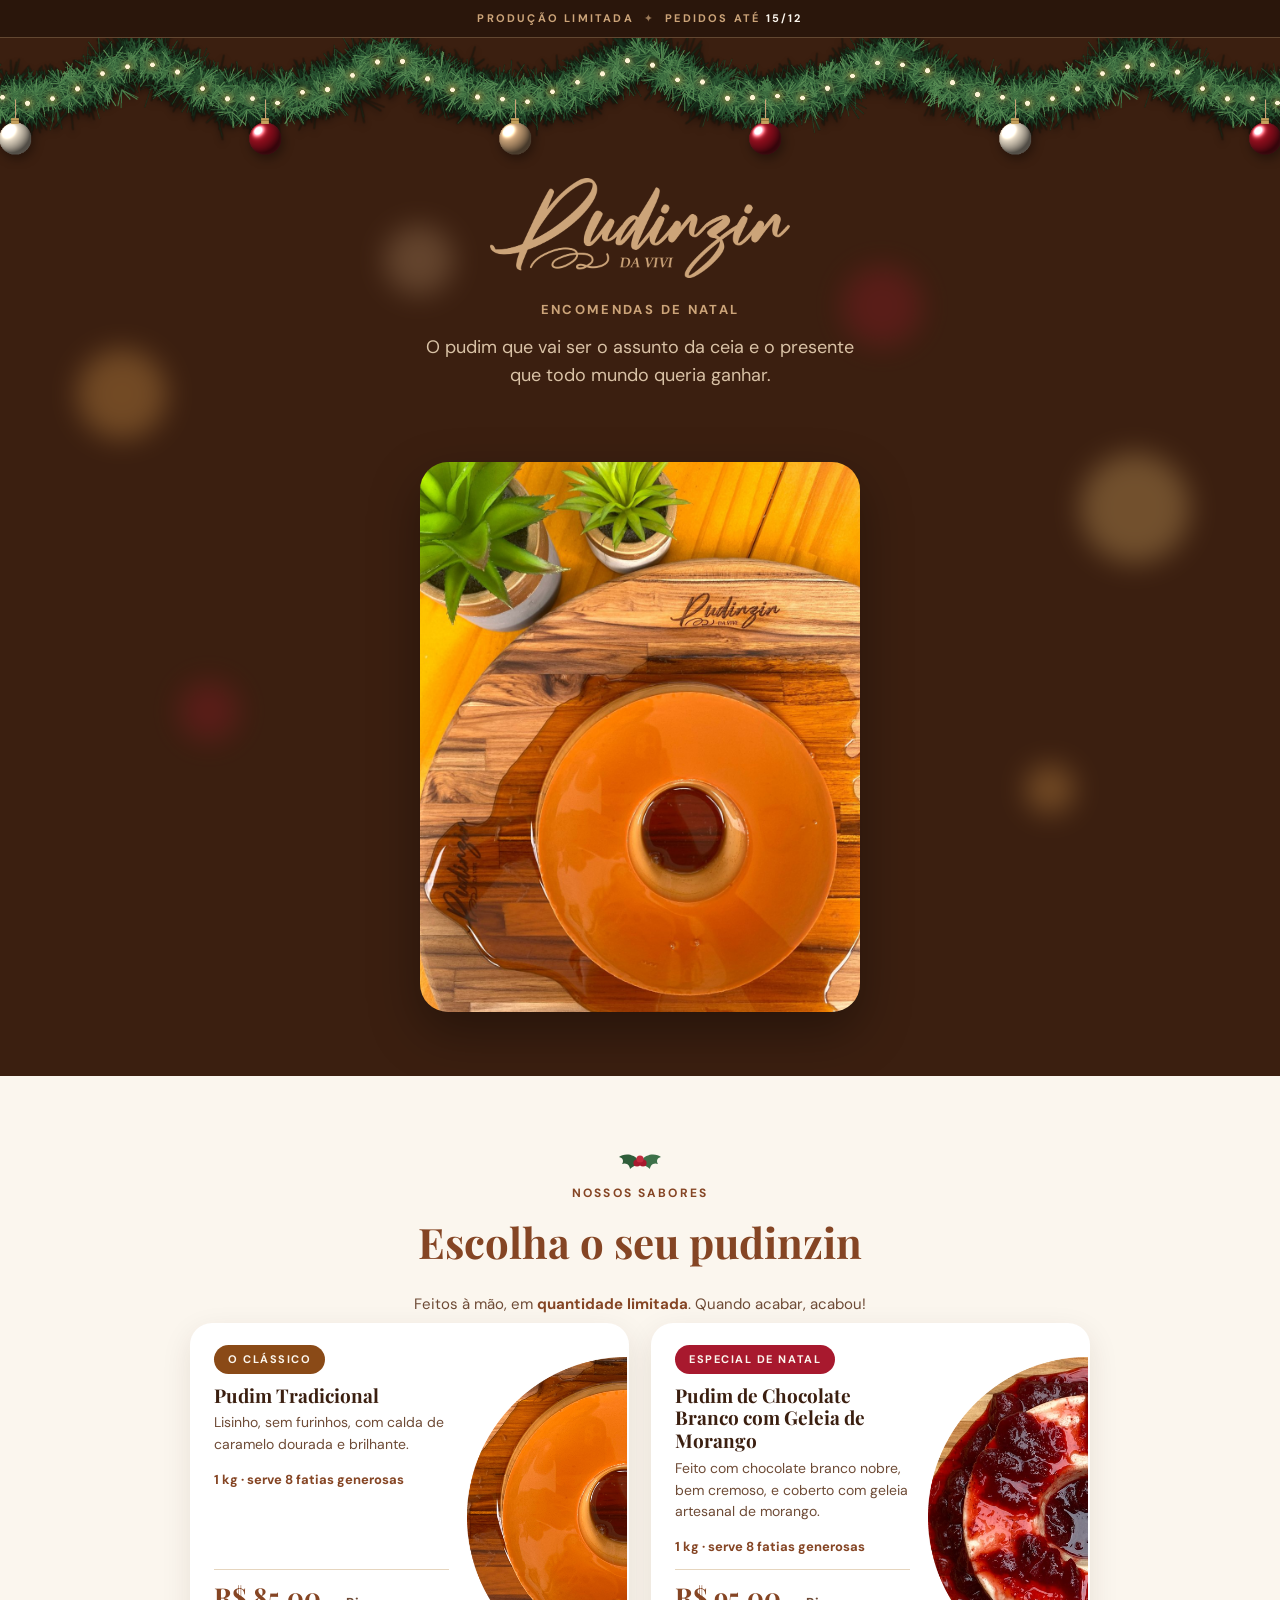
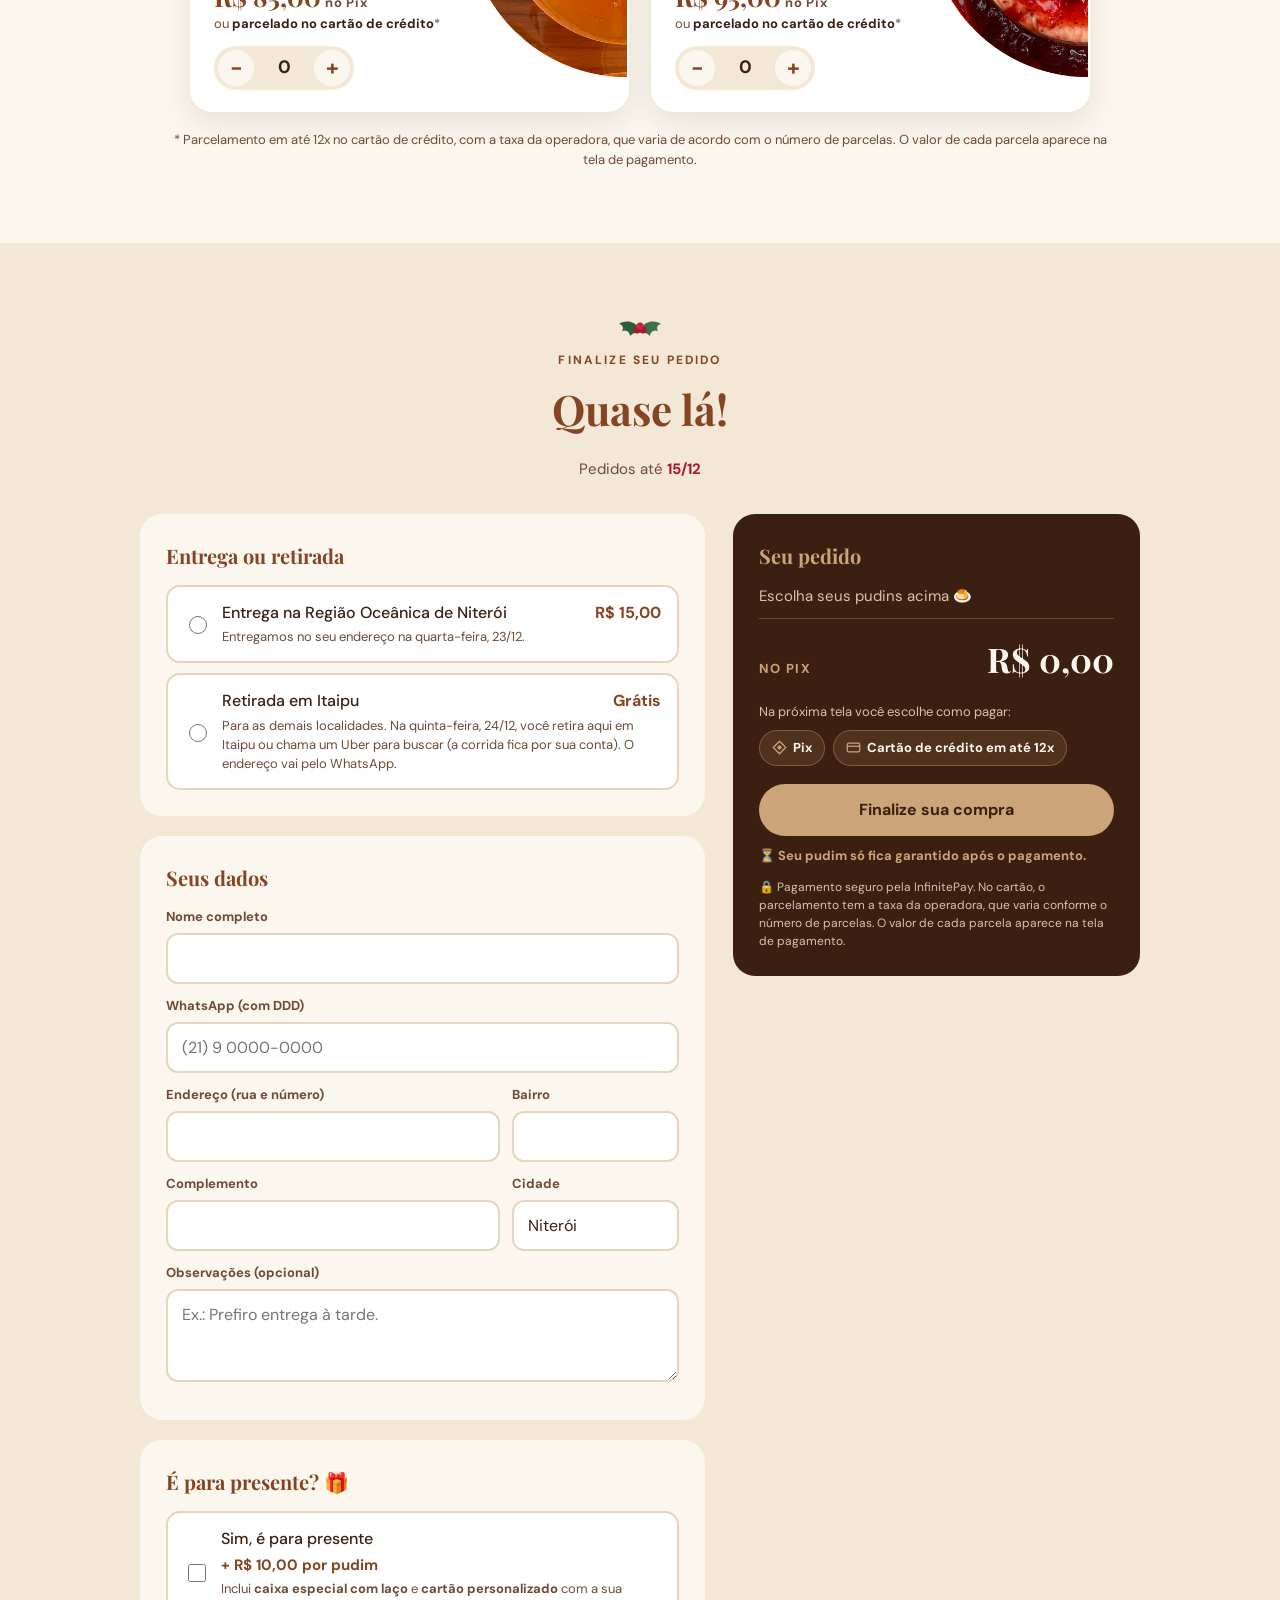
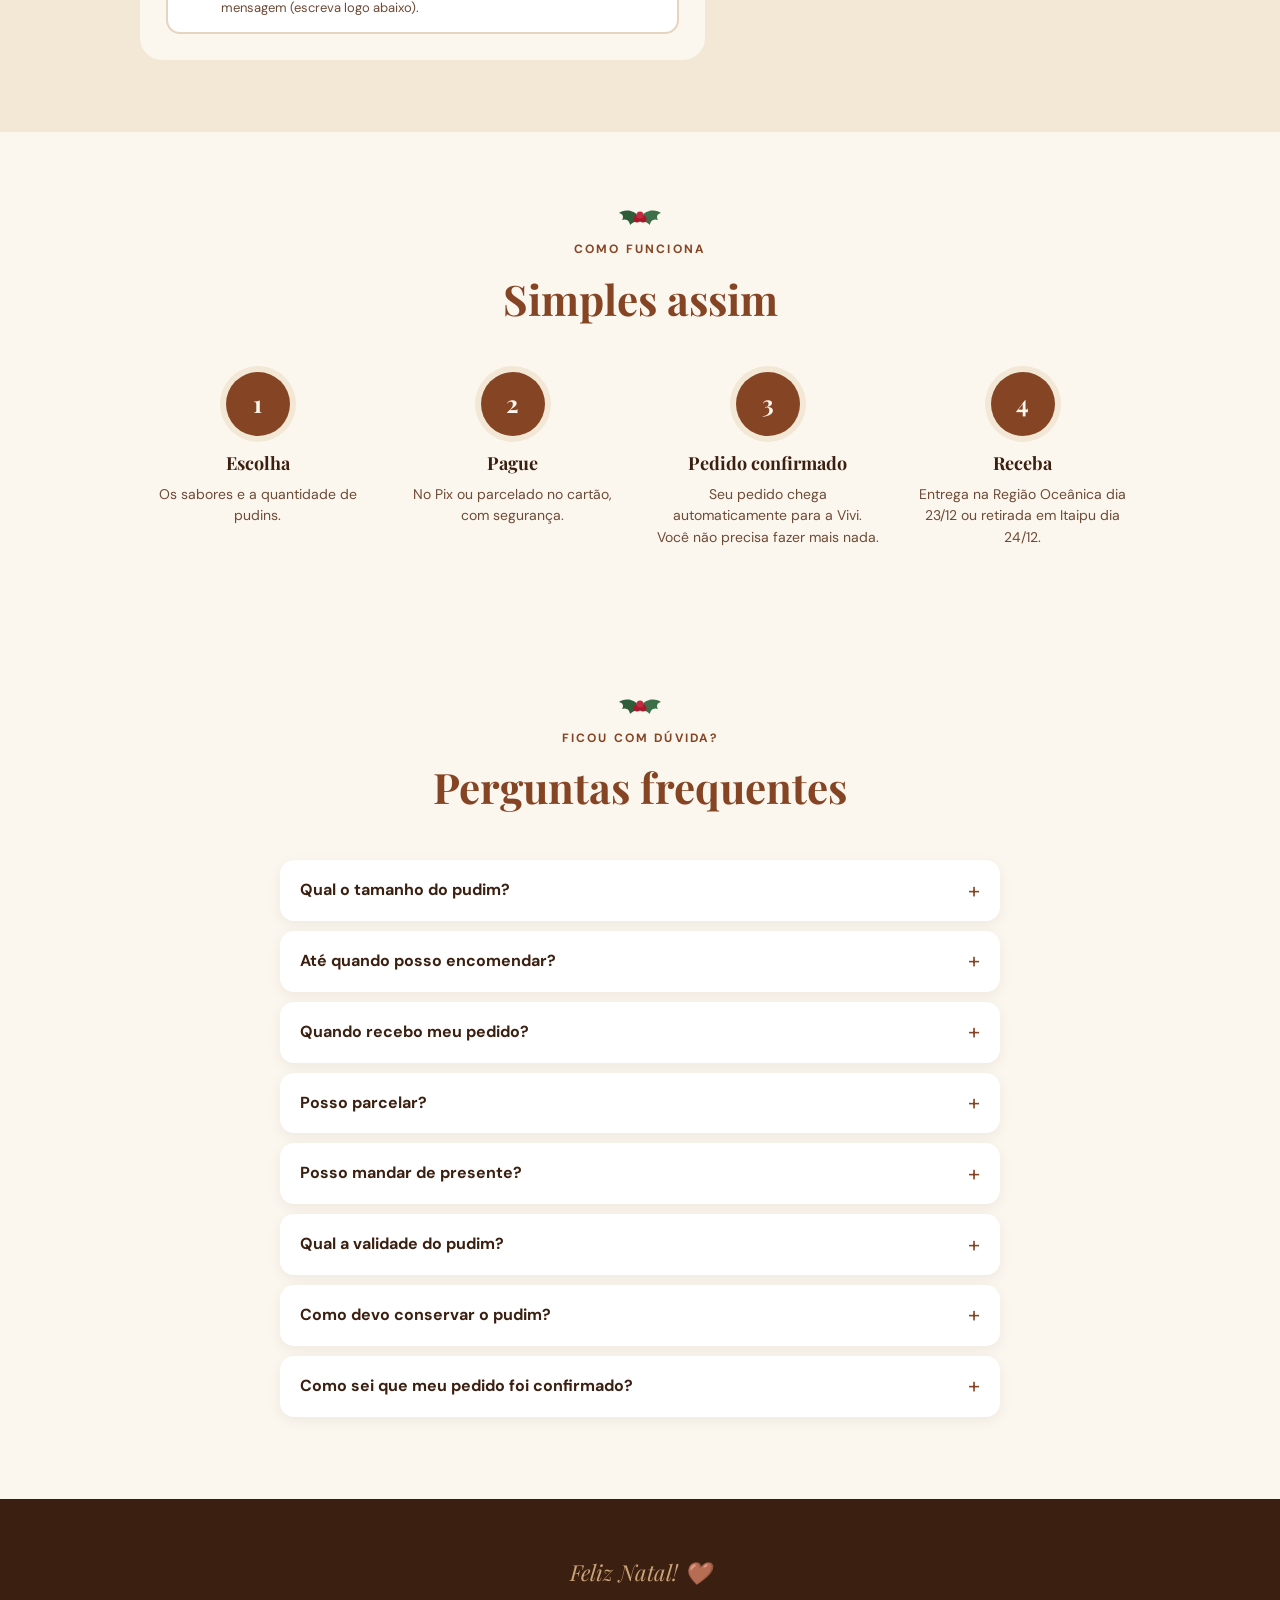
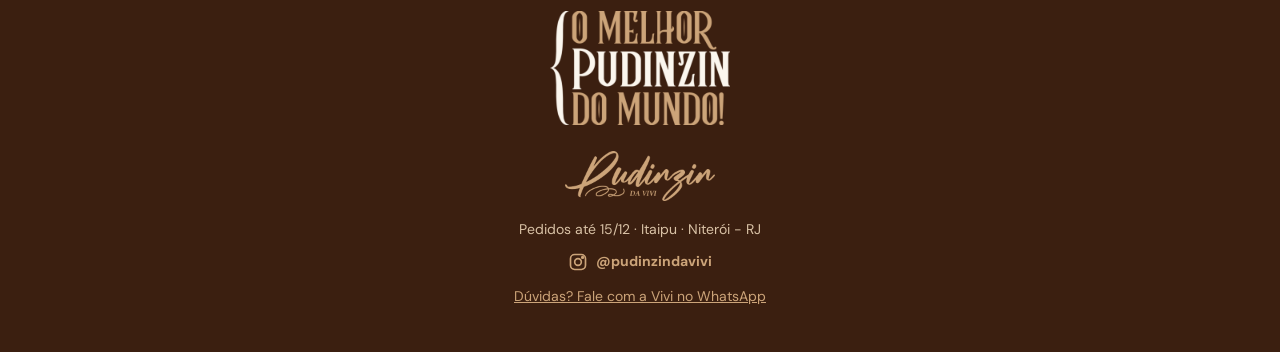
==== index.html @ c1d7f069 "Add files via upload" ====
<!doctype html>
<html lang="pt-BR">
<head>
<meta charset="utf-8">
<meta name="viewport" content="width=device-width, initial-scale=1">
<title>Pudinzin da Vivi — Encomendas de Natal</title>
<meta name="description" content="Pudins artesanais para o seu Natal. Tradicional e Chocolate Branco com Morango. Pedidos até 15/12. Pix ou cartão em até 3x.">
<!-- PRÉVIA DO LINK (WhatsApp/Instagram) -->
<meta property="og:type" content="website">
<meta property="og:url" content="https://pudinzindavivi.github.io/pudinzin/">
<meta property="og:title" content="Pudinzin da Vivi — Encomendas de Natal 🎄">
<meta property="og:description" content="Pudins artesanais de 1 kg: Tradicional e Chocolate Branco com Geleia de Morango. Pedidos até 15/12. Pix ou cartão.">
<meta property="og:image" content="https://pudinzindavivi.github.io/pudinzin/assets/preview.jpg">
<meta property="og:image:width" content="1200">
<meta property="og:image:height" content="630">
<meta name="twitter:card" content="summary_large_image">
<meta name="theme-color" content="#3b1f10">
<link rel="stylesheet" href="style.css">
<style>
/* HERO */
.hero{background:var(--cacau);color:var(--creme);position:relative;overflow:hidden;text-align:center}
.hero .wrap{padding-top:140px;padding-bottom:64px;display:flex;flex-direction:column;align-items:center}
.hero .logo-grande{width:min(300px,64vw);margin:0 auto}
.hero .kicker{color:var(--bege);margin-top:22px;font-size:13px}
.hero p{color:var(--bege-claro);font-size:18px;max-width:440px;margin:14px auto 0}
.hero .prazo{margin-top:14px;font-size:14px;color:var(--bege-claro)}
.hero .prazo b{color:var(--creme)}
.hero-foto{width:100%;max-width:440px;margin:36px auto 0;aspect-ratio:4/5;border-radius:28px;background:url(assets/tradicional-plantas.jpg) center 60%/cover;box-shadow:0 20px 50px rgba(0,0,0,.35)}
.estrela{position:absolute;fill:var(--bege);opacity:.9}
/* NATAL */
.azevinho{display:block;margin:0 auto 10px;width:46px;height:26px}
.guirlanda{position:absolute;left:0;right:0;top:-6px;height:150px;background:url(assets/guirlanda.png) center top/auto 150px repeat-x;pointer-events:none;z-index:3}
.bokeh{position:absolute;inset:0;pointer-events:none;overflow:hidden}
.bokeh i{position:absolute;border-radius:50%;filter:blur(14px);opacity:.28}
.cena{position:relative;width:100%;max-width:780px;margin:36px auto 0;display:flex;justify-content:center;align-items:flex-end}
.cena .hero-foto{margin:0;position:relative;z-index:1}
.hero .wrap{position:relative;z-index:1}
.cena{position:relative;width:100%;max-width:720px;margin:36px auto 0;display:flex;justify-content:center;align-items:flex-end}
.cena .hero-foto{margin:0;position:relative;z-index:1}
.feliz-natal{font-family:var(--t);font-style:italic;font-size:22px;color:var(--bege);margin:0 0 22px}
/* PRODUTOS */
section{padding:72px 0}
.titulo-sec{text-align:center;margin-bottom:40px}
.titulo-sec .kicker{color:var(--marrom)}
.titulo-sec h2{font-size:clamp(30px,4vw,42px);color:var(--marrom);margin-top:8px}
.produtos{display:grid;grid-template-columns:1fr 1fr;gap:22px;max-width:900px;margin:0 auto}
.card{background:#fff;border-radius:22px;overflow:hidden;box-shadow:0 10px 30px rgba(59,31,16,.10);display:flex;flex-direction:row;align-items:center}
.card .metade{flex:0 0 160px;width:160px;height:320px;background-size:160px 320px;background-repeat:no-repeat;align-self:center}
.card .corpo{padding:20px 18px 20px 22px;display:flex;flex-direction:column;flex:1;min-width:0;align-self:stretch}
.card .tamanho{font-size:13px;font-weight:700;color:var(--marrom);margin:0 0 12px}
.card h3{font-size:19px;line-height:1.2;color:var(--cacau);margin:10px 0 6px}
.card p.desc{color:var(--suave);font-size:14px;margin:0 0 14px}
.preco{margin-top:auto;border-top:1px solid var(--linha);padding-top:14px;display:flex;flex-direction:column;align-items:stretch;gap:12px}
.preco .qtd{justify-content:space-between;align-self:flex-start;min-width:140px}
.preco .pix{font-family:var(--t);font-weight:700;font-size:26px;color:var(--marrom);line-height:1}
.preco .pix small{font-family:var(--s);font-size:13px;font-weight:700;letter-spacing:.06em;color:var(--suave);margin-left:4px}
.preco .cartao{font-size:13px;color:var(--suave);margin-top:4px}
.preco .cartao b{color:var(--cacau)}
.qtd{display:flex;align-items:center;background:var(--areia);border-radius:999px;padding:4px}
.qtd button{width:36px;height:36px;border-radius:50%;border:0;background:var(--creme);color:var(--marrom);font:700 22px/1 var(--s);cursor:pointer}
.qtd button:hover{background:#fff}
.qtd span{min-width:34px;text-align:center;font-weight:700;font-size:18px}
.nota-taxa{max-width:940px;margin:18px auto 0;font-size:13px;color:var(--suave);text-align:center}
.prazo-pedido{text-align:center;margin:-24px 0 32px;font-size:15px;color:var(--suave)}
.prazo-pedido b{color:var(--morango)}
.opcao{align-items:flex-start}
.opcao .info{flex:1}
.topo-op{display:flex;justify-content:space-between;gap:12px;align-items:baseline}
.topo-op .val{white-space:nowrap}
.opcao .info small{display:block;font-size:13px;color:var(--suave);margin-top:3px;line-height:1.45}
.opcao input{margin-top:3px}
.subtotal{font-size:14px;color:var(--suave);min-height:0}
.subtotal:empty{display:none}
.subtotal b{color:var(--marrom);font-size:17px}
.card{border:2px solid transparent;transition:border-color .2s}
.card.escolhido{border-color:var(--marrom)}
/* URGÊNCIA */
.faixa-urgencia{background:#2a160b;color:var(--bege);text-align:center;font-size:11px;font-weight:700;letter-spacing:.2em;text-transform:uppercase;padding:10px 14px;position:sticky;top:0;z-index:50;border-bottom:1px solid rgba(204,164,121,.35)}
.faixa-urgencia b{color:var(--creme);font-weight:700}
.faixa-urgencia .sep{display:inline-block;margin:0 10px;color:var(--bege);opacity:.7}
body.fechado .faixa-urgencia{display:none}
.escassez{text-align:center;margin:-22px auto 6px;font-size:15px;color:var(--suave)}
.escassez b{color:var(--marrom)}
.garantia{display:block;margin-top:10px;font-size:13px;font-weight:700;color:var(--bege)}
/* ESTOQUE */
.estoque{display:block;text-align:center;margin:6px auto 28px;font-size:14px;font-weight:700;color:var(--morango)}
.estoque:empty{display:none}
/* DEPOIMENTOS */
.depo-sec{background:var(--areia)}
.depos{display:grid;grid-template-columns:repeat(auto-fit,minmax(240px,1fr));gap:18px;max-width:940px;margin:0 auto}
.depo{background:#fff;border-radius:18px;padding:22px;box-shadow:0 8px 24px rgba(59,31,16,.08)}
.depo p{font-family:var(--t);font-style:italic;font-size:17px;line-height:1.5;margin:0 0 12px;color:var(--cacau)}
.depo span{font-size:13px;font-weight:700;color:var(--marrom)}
.depo .estrelas{color:#c9972f;letter-spacing:2px;font-size:14px;margin-bottom:8px}
/* FAQ */
.faq{max-width:720px;margin:0 auto}
.faq details{background:#fff;border-radius:14px;margin-bottom:10px;box-shadow:0 4px 14px rgba(59,31,16,.06);overflow:hidden}
.faq summary{cursor:pointer;list-style:none;padding:18px 52px 18px 20px;font-weight:700;color:var(--cacau);position:relative}
.faq summary::-webkit-details-marker{display:none}
.faq summary::after{content:"+";position:absolute;right:20px;top:50%;transform:translateY(-50%);font-size:22px;color:var(--marrom);font-weight:400}
.faq details[open] summary::after{content:"–"}
.faq details p{margin:0;padding:0 20px 18px;color:var(--suave);font-size:15px}
.insta{display:inline-flex;align-items:center;gap:8px;color:var(--bege);text-decoration:none;font-weight:700;margin:6px 0 10px}
.insta svg{width:20px;height:20px}
.kit-val{display:block;font-weight:700;color:var(--marrom);font-size:15px;margin-top:2px}
.kit-val:empty{display:none}
.formas{margin-top:16px;display:flex;flex-wrap:wrap;gap:8px;align-items:center}
.formas-tit{width:100%;font-size:13px;color:var(--bege-claro)}
.forma{display:inline-flex;align-items:center;gap:6px;background:rgba(204,164,121,.14);border:1px solid rgba(204,164,121,.35);color:var(--creme);font-size:13px;font-weight:700;padding:7px 12px;border-radius:999px}
.forma svg{width:15px;height:15px;color:var(--bege)}
/* PEDIDO */
.pedido{background:var(--areia)}
.pedido-grid{display:grid;grid-template-columns:1.25fr .9fr;gap:28px;align-items:start}
.bloco{background:var(--creme);border-radius:22px;padding:26px}
.bloco + .bloco{margin-top:20px}
.bloco h3{font-size:20px;color:var(--marrom);margin-bottom:14px}
.opcoes{display:grid;gap:10px}
.opcao{display:flex;align-items:center;gap:12px;border:2px solid var(--linha);border-radius:14px;padding:14px 16px;cursor:pointer;background:#fff}
.opcao input{accent-color:var(--marrom);width:18px;height:18px}
.opcao .nome{flex:1;font-weight:500}
.opcao .val{font-weight:700;color:var(--marrom)}
.opcao:has(input:checked){border-color:var(--marrom)}
label.campo{display:block;font-size:13px;font-weight:700;color:var(--suave);margin-bottom:12px}
label.campo input,label.campo textarea{display:block;width:100%;margin-top:6px;font:400 16px var(--s);color:var(--cacau);padding:13px 14px;border:2px solid var(--linha);border-radius:12px;background:#fff}
label.campo input:focus,label.campo textarea:focus{border-color:var(--marrom);outline:none}
.duas{display:grid;grid-template-columns:2fr 1fr;gap:12px}
.resumo{position:sticky;top:56px;background:var(--cacau);color:var(--creme);border-radius:22px;padding:26px}
.resumo h3{color:var(--bege);font-size:20px;margin-bottom:14px}
.linha-res{display:flex;justify-content:space-between;gap:10px;font-size:15px;padding:6px 0;color:var(--bege-claro)}
.linha-res b{color:var(--creme);font-weight:500}
.vazio{color:var(--bege-claro);font-size:15px;margin:0 0 6px}
.total{border-top:1px solid rgba(204,164,121,.35);margin-top:10px;padding-top:14px}
.total .pix{display:flex;justify-content:space-between;align-items:baseline}
.total .pix span{font-size:13px;letter-spacing:.12em;font-weight:700;color:var(--bege)}
.total .pix b{font-family:var(--t);font-size:34px;color:var(--creme)}
.parcelas{margin:12px 0 0;padding:12px 14px;background:rgba(204,164,121,.12);border-radius:12px;font-size:14px;color:var(--bege-claro)}
.parcelas div{display:flex;justify-content:space-between;gap:12px;padding:2px 0}
.parcelas b{color:var(--creme)}
.resumo .btn{width:100%;margin-top:18px}
.nota{font-size:12px;color:var(--bege-claro);margin:12px 0 0;line-height:1.5}
.erro{background:#fde8ea;color:var(--morango);border-radius:10px;padding:10px 12px;font-size:14px;margin-top:12px;display:none}
.resumo .erro{background:rgba(168,25,46,.18);color:#ffd6db}
/* COMO FUNCIONA */
.passos{display:grid;grid-template-columns:repeat(4,1fr);gap:20px}
.passo{text-align:center;padding:0 6px}
.passo .num{width:64px;height:64px;margin:0 auto 14px;border-radius:50%;background:var(--marrom);color:var(--creme);display:flex;align-items:center;justify-content:center;font-family:var(--t);font-weight:700;font-size:24px;box-shadow:0 0 0 6px var(--areia)}
.passo h4{font-family:var(--t);font-size:18px;margin:0 0 6px;color:var(--cacau)}
.passo p{margin:0;font-size:14px;color:var(--suave)}
/* RODAPE */
footer{background:var(--cacau);color:var(--bege-claro);text-align:center;padding:56px 0 40px}
footer img.slogan{width:180px;margin:0 auto 26px}
footer img.logo{width:150px;margin:0 auto 18px}
footer p{font-size:14px;margin:4px 0}
footer a{color:var(--bege)}
.encerrado{display:none;background:var(--morango);color:var(--creme);text-align:center;padding:14px 20px;font-weight:700}
body.fechado .encerrado{display:block}
/* MOBILE */
@media (max-width:860px){
  .hero .wrap{padding-top:104px;padding-bottom:40px}
  .guirlanda{height:104px;background-size:auto 104px}
  .cena{margin-top:30px}
  .hero-foto{aspect-ratio:4/5;border-radius:22px;width:100%}
  .cena{margin-top:30px}
  .produtos,.pedido-grid{grid-template-columns:1fr}
  .produtos{max-width:420px}
  .card .metade{flex-basis:125px;width:125px;height:250px;background-size:125px 250px}
  .card .corpo{padding:18px 14px 18px 18px}
  .passos{grid-template-columns:1fr 1fr;row-gap:30px}
  .resumo{position:static}
  section{padding:56px 0}
}
@media (max-width:420px){.preco{flex-direction:column;align-items:stretch}.qtd{justify-content:space-between}.duas{grid-template-columns:1fr}}
</style>
</head>
<body>
<svg width="0" height="0" style="position:absolute" aria-hidden="true"><defs><symbol id="st" viewBox="0 0 24 24"><path d="M12 0 L14.2 9.8 L24 12 L14.2 14.2 L12 24 L9.8 14.2 L0 12 L9.8 9.8 Z"/></symbol></defs></svg>

<div class="faixa-urgencia" id="faixa">Produção limitada<span class="sep">✦</span>Pedidos até <b id="prazo-faixa">15/12</b></div>
<div class="encerrado">As encomendas de Natal foram encerradas. Obrigada pelo carinho! 🤎</div>

<header class="hero">
  <div class="guirlanda" aria-hidden="true"></div>
  <div class="bokeh" aria-hidden="true"><i style="width:90px;height:90px;left:6%;top:30%;background:#ffb85a"></i><i style="width:60px;height:60px;left:14%;top:62%;background:#a8192e"></i><i style="width:110px;height:110px;right:7%;top:40%;background:#ffcf7a"></i><i style="width:50px;height:50px;right:16%;top:70%;background:#ffb85a"></i><i style="width:70px;height:70px;left:30%;top:18%;background:#cca479"></i><i style="width:80px;height:80px;right:28%;top:22%;background:#a8192e"></i></div>
  
  <div class="wrap">
    <img class="logo-grande" src="assets/logo-bege.png" alt="Pudinzin da Vivi">
    <div class="kicker">Encomendas de Natal</div>
    <p>O pudim que vai ser o assunto da ceia e o presente que todo mundo queria ganhar.</p>
    <div class="cena"><div class="cena"><div class="hero-foto" role="img" aria-label="Pudim tradicional com calda de caramelo"></div></div></div>
  </div>
</header>

<main>
<section id="sabores">
  <div class="wrap">
    <div class="titulo-sec"><svg class="azevinho" viewBox="0 0 46 26" aria-hidden="true"><path d="M23 14 C16 4 6 6 2 9 C6 10 7 13 5 16 C10 14 13 18 13 21 C17 17 21 18 23 14Z" fill="#2f5d3a"/><path d="M23 14 C30 4 40 6 44 9 C40 10 39 13 41 16 C36 14 33 18 33 21 C29 17 25 18 23 14Z" fill="#3d7049"/><circle cx="20" cy="15" r="3.6" fill="#a8192e"/><circle cx="26" cy="15" r="3.6" fill="#a8192e"/><circle cx="23" cy="11" r="3.6" fill="#c42a3f"/></svg><div class="kicker">Nossos sabores</div><h2>Escolha o seu pudinzin</h2></div>
    <p class="escassez">Feitos à mão, em <b>quantidade limitada</b>. Quando acabar, acabou!</p>
    <span class="estoque" id="estoque" style="margin-top:6px"></span>
    <div class="produtos" id="produtos"></div>
    <p class="nota-taxa">* Parcelamento em até 12x no cartão de crédito, com a taxa da operadora, que varia de acordo com o número de parcelas. O valor de cada parcela aparece na tela de pagamento.</p>
  </div>
</section>

<section class="pedido" id="pedido">
  <div class="wrap">
    <div class="titulo-sec"><svg class="azevinho" viewBox="0 0 46 26" aria-hidden="true"><path d="M23 14 C16 4 6 6 2 9 C6 10 7 13 5 16 C10 14 13 18 13 21 C17 17 21 18 23 14Z" fill="#2f5d3a"/><path d="M23 14 C30 4 40 6 44 9 C40 10 39 13 41 16 C36 14 33 18 33 21 C29 17 25 18 23 14Z" fill="#3d7049"/><circle cx="20" cy="15" r="3.6" fill="#a8192e"/><circle cx="26" cy="15" r="3.6" fill="#a8192e"/><circle cx="23" cy="11" r="3.6" fill="#c42a3f"/></svg><div class="kicker">Finalize seu pedido</div><h2>Quase lá!</h2></div>
    <p class="prazo-pedido">Pedidos até <b id="prazo-pedido">15/12</b></p>
    <div class="pedido-grid">
      <div>
        <div class="bloco">
          <h3>Entrega ou retirada</h3>
          <div class="opcoes" id="entregas"></div>
        </div>
        <div class="bloco">
          <h3>Seus dados</h3>
          <label class="campo">Nome completo<input id="nome" autocomplete="name" required></label>
          <label class="campo">WhatsApp (com DDD)<input id="telefone" type="tel" inputmode="tel" autocomplete="tel" placeholder="(21) 9 0000-0000" required></label>
          <div id="campos-endereco">
          <div class="duas">
            <label class="campo">Endereço (rua e número)<input id="endereco" autocomplete="street-address"></label>
            <label class="campo">Bairro<input id="bairro"></label>
          </div>
          <div class="duas">
            <label class="campo">Complemento<input id="complemento"></label>
            <label class="campo">Cidade<input id="cidade" value="Niterói" autocomplete="address-level2"></label>
          </div>
          </div>
          <label class="campo">Observações (opcional)<textarea id="obs" rows="3" placeholder="Ex.: Prefiro entrega à tarde."></textarea></label>
        </div>
        <div class="bloco">
          <h3>É para presente? 🎁</h3>
          <label class="opcao"><input type="checkbox" id="presente"><span class="info"><span class="nome">Sim, é para presente</span><span class="kit-val" id="emb-val"></span><small id="emb-desc"></small></span></label>
          <div id="presente-campos" style="display:none;margin-top:14px">
            <label class="campo">Mensagem do cartão<textarea id="mensagem" rows="3" maxlength="300" placeholder="Ex.: Feliz Natal, mãe! Com todo o amor, Ana."></textarea></label>
            <label class="campo">Para quem é? (opcional)<input id="destinatario" placeholder="Nome de quem vai receber"></label>
          </div>
        </div>
      </div>

      <aside class="resumo" aria-live="polite">
        <h3>Seu pedido</h3>
        <div id="itens"></div>
        <div class="total">
          <div class="pix"><span>NO PIX</span><b id="total-pix">R$ 0,00</b></div>
        </div>
        <div class="formas">
          <span class="formas-tit">Na próxima tela você escolhe como pagar:</span>
          <span class="forma"><svg viewBox="0 0 24 24" aria-hidden="true"><path d="M12 2 L22 12 L12 22 L2 12 Z" fill="none" stroke="currentColor" stroke-width="2"/><path d="M8 12 L12 8 L16 12 L12 16 Z" fill="currentColor"/></svg>Pix</span>
          <span class="forma"><svg viewBox="0 0 24 24" aria-hidden="true"><rect x="2" y="5" width="20" height="14" rx="2.5" fill="none" stroke="currentColor" stroke-width="2"/><path d="M2 10h20" stroke="currentColor" stroke-width="2"/></svg>Cartão de crédito em até 12x</span>
        </div>
        <button class="btn btn-bege" id="pagar">Finalize sua compra</button>
        <span class="garantia">⏳ Seu pudim só fica garantido após o pagamento.</span>
        <div class="erro" id="erro"></div>
        <p class="nota">🔒 Pagamento seguro pela InfinitePay. No cartão, o parcelamento tem a taxa da operadora, que varia conforme o número de parcelas. O valor de cada parcela aparece na tela de pagamento.</p>
      </aside>
    </div>
  </div>
</section>

<section>
  <div class="wrap">
    <div class="titulo-sec"><svg class="azevinho" viewBox="0 0 46 26" aria-hidden="true"><path d="M23 14 C16 4 6 6 2 9 C6 10 7 13 5 16 C10 14 13 18 13 21 C17 17 21 18 23 14Z" fill="#2f5d3a"/><path d="M23 14 C30 4 40 6 44 9 C40 10 39 13 41 16 C36 14 33 18 33 21 C29 17 25 18 23 14Z" fill="#3d7049"/><circle cx="20" cy="15" r="3.6" fill="#a8192e"/><circle cx="26" cy="15" r="3.6" fill="#a8192e"/><circle cx="23" cy="11" r="3.6" fill="#c42a3f"/></svg><div class="kicker">Como funciona</div><h2>Simples assim</h2></div>
    <div class="passos">
      <div class="passo"><div class="num">1</div><h4>Escolha</h4><p>Os sabores e a quantidade de pudins.</p></div>
      <div class="passo"><div class="num">2</div><h4>Pague</h4><p>No Pix ou parcelado no cartão, com segurança.</p></div>
      <div class="passo"><div class="num">3</div><h4>Pedido confirmado</h4><p>Seu pedido chega automaticamente para a Vivi. Você não precisa fazer mais nada.</p></div>
      <div class="passo"><div class="num">4</div><h4>Receba</h4><p>Entrega na Região Oceânica dia 23/12 ou retirada em Itaipu dia 24/12.</p></div>
    </div>
  </div>
</section>
<section id="depoimentos" class="depo-sec" hidden>
  <div class="wrap">
    <div class="titulo-sec"><svg class="azevinho" viewBox="0 0 46 26" aria-hidden="true"><path d="M23 14 C16 4 6 6 2 9 C6 10 7 13 5 16 C10 14 13 18 13 21 C17 17 21 18 23 14Z" fill="#2f5d3a"/><path d="M23 14 C30 4 40 6 44 9 C40 10 39 13 41 16 C36 14 33 18 33 21 C29 17 25 18 23 14Z" fill="#3d7049"/><circle cx="20" cy="15" r="3.6" fill="#a8192e"/><circle cx="26" cy="15" r="3.6" fill="#a8192e"/><circle cx="23" cy="11" r="3.6" fill="#c42a3f"/></svg><div class="kicker">Quem já provou</div><h2>O que dizem por aí</h2></div>
    <div class="depos" id="depos"></div>
  </div>
</section>

<section id="faq" class="faq-sec">
  <div class="wrap">
    <div class="titulo-sec"><svg class="azevinho" viewBox="0 0 46 26" aria-hidden="true"><path d="M23 14 C16 4 6 6 2 9 C6 10 7 13 5 16 C10 14 13 18 13 21 C17 17 21 18 23 14Z" fill="#2f5d3a"/><path d="M23 14 C30 4 40 6 44 9 C40 10 39 13 41 16 C36 14 33 18 33 21 C29 17 25 18 23 14Z" fill="#3d7049"/><circle cx="20" cy="15" r="3.6" fill="#a8192e"/><circle cx="26" cy="15" r="3.6" fill="#a8192e"/><circle cx="23" cy="11" r="3.6" fill="#c42a3f"/></svg><div class="kicker">Ficou com dúvida?</div><h2>Perguntas frequentes</h2></div>
    <div class="faq" id="faq-lista"></div>
  </div>
</section>
</main>

<footer>
  <p class="feliz-natal">Feliz Natal! 🤎</p>
  <img class="slogan" src="assets/slogan-fundo-escuro.png" alt="O melhor pudinzin do mundo!">
  <img class="logo" src="assets/logo-bege.png" alt="Pudinzin da Vivi">
  <p>Pedidos até <span id="prazo-rodape">15/12</span> · Itaipu · Niterói - RJ</p>
  <p id="insta-wrap" hidden><a class="insta" id="link-insta" href="#" target="_blank" rel="noopener"><svg viewBox="0 0 24 24" fill="none" stroke="currentColor" stroke-width="2"><rect x="3" y="3" width="18" height="18" rx="5"/><circle cx="12" cy="12" r="4"/><circle cx="17.5" cy="6.5" r="1" fill="currentColor"/></svg><span id="insta-nome"></span></a></p>
  <p><a id="link-whats" href="#" target="_blank" rel="noopener">Dúvidas? Fale com a Vivi no WhatsApp</a></p>
</footer>

<script src="config.js"></script>
<script>
(function () {
  var C = window.PUDINZIN;
  var qtd = {}; C.PRODUTOS.forEach(function (p) { qtd[p.id] = 0; });
  var entrega = null;
  var fechado = Date.now() > new Date(C.PRAZO_FINAL).getTime();
  var $ = function (id) { return document.getElementById(id); };
  var brl = function (v) { return v.toLocaleString('pt-BR', { style: 'currency', currency: 'BRL' }); };

  if (fechado) document.body.classList.add('fechado');
  $('prazo-rodape').textContent = C.PRAZO_TEXTO;
  $('prazo-pedido').textContent = C.PRAZO_TEXTO;
  $('prazo-faixa').textContent = C.PRAZO_TEXTO;
  // Perguntas frequentes
  $('faq-lista').innerHTML = C.FAQ.map(function (f) {
    return '<details><summary>' + f.p + '</summary><p>' + f.r + '</p></details>';
  }).join('');
  // Depoimentos
  if (C.DEPOIMENTOS && C.DEPOIMENTOS.length) {
    $('depos').innerHTML = C.DEPOIMENTOS.map(function (d) {
      return '<div class="depo"><div class="estrelas">★★★★★</div><p>“' + d.texto + '”</p><span>' + d.nome + '</span></div>';
    }).join('');
    $('depoimentos').hidden = false;
  }
  // Instagram
  if (C.INSTAGRAM) {
    var ig = C.INSTAGRAM.replace(/^@/, '');
    $('link-insta').href = 'https://instagram.com/' + ig;
    $('insta-nome').textContent = '@' + ig;
    $('insta-wrap').hidden = false;
  }
  // Estoque (limite de pudins)
  var restantes = C.LIMITE_PUDINS;
  function mostrarEstoque() {
    if (restantes <= 0) {
      fechado = true; document.body.classList.add('fechado');
      document.querySelector('.encerrado').textContent = 'Os pudins de Natal esgotaram! Obrigada pelo carinho 🤎';
      $('estoque').textContent = 'Esgotado';
    } else if (restantes <= 10) {
      $('estoque').textContent = '🔥 Últimas unidades!';
      $('faixa').innerHTML = 'Últimas unidades<span class="sep">✦</span>Garanta já o seu';
    } else if (restantes <= 20) {
      $('estoque').textContent = 'Os pudins de Natal estão acabando!';
      $('faixa').innerHTML = 'Estão acabando<span class="sep">✦</span>Pedidos até <b>' + C.PRAZO_TEXTO + '</b>';
    } else {
      $('estoque').textContent = '';
    }
    atualizar();
  }
  function consultarEstoque() {
    if (!C.PLANILHA_URL) return Promise.resolve(restantes);
    return fetch(C.PLANILHA_URL + '?acao=estoque&t=' + Date.now())
      .then(function (r) { return r.json(); })
      .then(function (d) { if (typeof d.restantes === 'number') { restantes = d.restantes; mostrarEstoque(); } return restantes; })
      .catch(function () { return restantes; });
  }
  consultarEstoque();

  $('link-whats').href = 'https://wa.me/' + C.WHATSAPP + '?text=' + encodeURIComponent('Oi, Vivi! Tenho uma dúvida sobre as encomendas de Natal 🍮');

  // Cards de produto
  $('produtos').innerHTML = C.PRODUTOS.map(function (p, i) {
    var cor = i === 0 ? 'var(--calda-esc)' : 'var(--morango)';
    return '<article class="card">' +
      '<div class="corpo"><span class="pill" style="background:' + cor + ';color:var(--creme);align-self:flex-start">' + p.selo + '</span>' +
      '<h3>' + p.nome + '</h3><p class="desc">' + p.descricao + '</p>' +
      '<span class="tamanho">' + p.tamanho + '</span>' +
      '<div class="preco"><div><div class="pix">' + brl(p.preco) + '<small>no Pix</small></div>' +
      '<div class="cartao">ou <b>parcelado no cartão de crédito</b>*</div></div>' +
      '<div class="qtd" aria-label="Quantidade de ' + p.nome + '"><button type="button" data-id="' + p.id + '" data-d="-1" aria-label="Diminuir">−</button>' +
      '<span id="q-' + p.id + '">0</span><button type="button" data-id="' + p.id + '" data-d="1" aria-label="Aumentar">+</button></div>' +
      '<div class="subtotal" id="sub-' + p.id + '" aria-live="polite"></div></div>' +
      '</div><div class="metade" style="background-image:url(' + p.foto + ')" role="img" aria-label="' + p.nome + ' cortado ao meio"></div></article>';
  }).join('');

  document.querySelectorAll('.qtd button').forEach(function (b) {
    b.addEventListener('click', function () {
      var id = b.dataset.id;
      var delta = parseInt(b.dataset.d, 10);
      if (delta > 0 && totalPudins() >= restantes) {
        $('estoque').textContent = 'Não temos mais unidades para aumentar a quantidade.';
        return;
      }
      qtd[id] = Math.max(0, Math.min(20, qtd[id] + delta));
      $('q-' + id).textContent = qtd[id];
      var prod = C.PRODUTOS.find(function (x) { return x.id === id; });
      var sub = $('sub-' + id), card = sub.closest('.card');
      if (qtd[id] > 0) {
        sub.innerHTML = qtd[id] + (qtd[id] > 1 ? ' pudins' : ' pudim') + ' · <b>' + brl(prod.preco * qtd[id]) + '</b> no Pix';
        card.classList.add('escolhido');
      } else { sub.innerHTML = ''; card.classList.remove('escolhido'); }
      atualizar();
    });
  });

  // Entregas
  $('entregas').innerHTML = C.ENTREGAS.map(function (e) {
    return '<label class="opcao"><input type="radio" name="entrega" value="' + e.id + '">' +
      '<span class="info"><span class="topo-op"><span class="nome">' + e.nome + '</span>' +
      '<span class="val">' + (e.preco ? brl(e.preco) : 'Grátis') + '</span></span><small>' + e.detalhe + '</small></span></label>';
  }).join('');
  document.querySelectorAll('input[name=entrega]').forEach(function (r) {
    r.addEventListener('change', function () {
      entrega = C.ENTREGAS.find(function (e) { return e.id === r.value; });
      $('campos-endereco').style.display = entrega.precisaEndereco ? '' : 'none';
      atualizar();
    });
  });
  // Presente
  if (C.PRESENTE.embalagemAtiva) {
    $('emb-val').textContent = '+ ' + brl(C.PRESENTE.embalagemPreco) + ' por pudim';
    $('emb-desc').innerHTML = C.PRESENTE.embalagemDescricao;
  } else {
    $('emb-desc').textContent = 'A Vivi coloca um cartãozinho com a sua mensagem.';
  }
  $('presente').addEventListener('change', function () {
    $('presente-campos').style.display = $('presente').checked ? '' : 'none';
    atualizar();
  });
  ['nome', 'telefone', 'endereco'].forEach(function (id) { $(id).addEventListener('input', atualizar); });

  function totalPudins() { var n = 0; C.PRODUTOS.forEach(function (p) { n += qtd[p.id]; }); return n; }
  function querEmbalagem() { return C.PRESENTE.embalagemAtiva && $('presente').checked; }
  function valorEmbalagem() { return querEmbalagem() ? C.PRESENTE.embalagemPreco * totalPudins() : 0; }
  function totalPix() {
    var t = 0;
    C.PRODUTOS.forEach(function (p) { t += p.preco * qtd[p.id]; });
    if (entrega) t += entrega.preco;
    t += valorEmbalagem();
    return t;
  }
  function temItens() { return C.PRODUTOS.some(function (p) { return qtd[p.id] > 0; }); }
  function dadosOk() {
    return $('nome').value.trim().length > 2 && $('telefone').value.replace(/\D/g, '').length >= 10 &&
      (!entrega || !entrega.precisaEndereco || $('endereco').value.trim().length > 3);
  }

  function atualizar() {
    var html = '';
    C.PRODUTOS.forEach(function (p) {
      if (qtd[p.id]) html += '<div class="linha-res"><span>' + qtd[p.id] + 'x ' + p.nome + '</span><b>' + brl(p.preco * qtd[p.id]) + '</b></div>';
    });
    if (!html) html = '<p class="vazio">Escolha seus pudins acima 🍮</p>';
    if (entrega) html += '<div class="linha-res"><span>' + entrega.nome + ' · ' + entrega.data + '</span><b>' + (entrega.preco ? brl(entrega.preco) : 'Grátis') + '</b></div>';
    if (querEmbalagem() && totalPudins()) html += '<div class="linha-res"><span>' + totalPudins() + 'x ' + C.PRESENTE.embalagemNome + '</span><b>' + brl(valorEmbalagem()) + '</b></div>';
    $('itens').innerHTML = html;
    var t = temItens() ? totalPix() : 0;
    $('total-pix').textContent = brl(t);
    $('pagar').disabled = fechado;
    $('pagar').textContent = fechado ? 'Encomendas encerradas' : 'Finalize sua compra';
  }

  var ENDPOINTS = ['https://api.checkout.infinitepay.io/links', 'https://api.infinitepay.io/invoices/public/checkout/links'];
  function centavos(v) { return Math.round(v * 100); }
  function lerCliente() {
    return {
      nome: $('nome').value.trim(), telefone: $('telefone').value.trim(),
      endereco: entrega.precisaEndereco ? $('endereco').value.trim() : '',
      bairro: entrega.precisaEndereco ? $('bairro').value.trim() : '',
      complemento: entrega.precisaEndereco ? $('complemento').value.trim() : '',
      cidade: entrega.precisaEndereco ? $('cidade').value.trim() : '', obs: $('obs').value.trim(),
      presente: $('presente').checked, embalagem: querEmbalagem(),
      mensagem: $('presente').checked ? $('mensagem').value.trim() : '',
      destinatario: $('presente').checked ? $('destinatario').value.trim() : ''
    };
  }
  function mensagemPedido(cliente, numero) {
    var l = ['Olá, Vivi! 🍮 Quero fazer um pedido de Natal.', '', '*Pedido:* ' + numero];
    C.PRODUTOS.forEach(function (p) { if (qtd[p.id]) l.push('• ' + qtd[p.id] + 'x ' + p.nome); });
    l.push('*' + (entrega.precisaEndereco ? 'Entrega' : 'Retirada') + ':* ' + entrega.nome + ', ' + entrega.data + (entrega.preco ? ' (' + brl(entrega.preco) + ')' : ''));
    l.push('*Total no Pix:* ' + brl(totalPix()));
    l.push('*Pagamento:* não consegui pagar pelo site, me manda o Pix/link?');
    l.push('', '*Nome:* ' + cliente.nome, '*WhatsApp:* ' + cliente.telefone);
    if (entrega.precisaEndereco) l.push('*Endereço:* ' + [cliente.endereco, cliente.complemento, cliente.bairro, cliente.cidade].filter(Boolean).join(', '));
    if (cliente.presente) {
      l.push('*Presente:* sim' + (cliente.embalagem ? ' (kit presente: caixa + laço + cartão)' : '') + (cliente.destinatario ? ' — para ' + cliente.destinatario : ''));
      if (cliente.mensagem) l.push('*Mensagem do cartão:* ' + cliente.mensagem);
    }
    if (cliente.obs) l.push('*Observações:* ' + cliente.obs);
    return 'https://wa.me/' + C.WHATSAPP + '?text=' + encodeURIComponent(l.join('\n'));
  }
  function criarLink(payload, i) {
    i = i || 0;
    return fetch(ENDPOINTS[i], { method: 'POST', headers: { 'Content-Type': 'application/json' }, body: JSON.stringify(payload) })
      .then(function (r) {
        return r.text().then(function (t) {
          var d = {}; try { d = JSON.parse(t); } catch (e) {}
          var link = d.url || d.link || d.checkout_url || d.payment_url || (d.data && (d.data.url || d.data.link));
          if (r.ok && link) return link;
          if (r.status === 404 && i + 1 < ENDPOINTS.length) return criarLink(payload, i + 1);
          throw new Error('falhou');
        });
      }, function (e) {
        if (i + 1 < ENDPOINTS.length) return criarLink(payload, i + 1);
        throw e;
      });
  }

  function faltando() {
    if (!temItens()) return { msg: 'Escolha pelo menos um pudim.', foco: 'sabores' };
    if (!entrega) return { msg: 'Escolha entrega ou retirada.', foco: 'pedido' };
    if ($('nome').value.trim().length < 3) return { msg: 'Preencha seu nome.', campo: 'nome' };
    if ($('telefone').value.replace(/\D/g, '').length < 10) return { msg: 'Preencha seu WhatsApp com DDD.', campo: 'telefone' };
    if (entrega.precisaEndereco && $('endereco').value.trim().length < 4) return { msg: 'Preencha o endereço de entrega.', campo: 'endereco' };
    return null;
  }

  // Registra o pedido na planilha da Vivi (status: aguardando pagamento)
  function salvarNaPlanilha(pedido) {
    if (!C.PLANILHA_URL) return Promise.resolve();
    var dados = {
      acao: 'novo',
      pedido: {
        pedido: pedido.pedido, cliente: pedido.cliente, total: pedido.totalPix,
        qtdTradicional: qtd['tradicional'] || 0, qtdChocolate: qtd['chocolate-branco'] || 0,
        entregaNome: entrega.nome, entregaData: entrega.data
      }
    };
    var envio = fetch(C.PLANILHA_URL, { method: 'POST', mode: 'no-cors', keepalive: true,
      headers: { 'Content-Type': 'text/plain;charset=utf-8' }, body: JSON.stringify(dados) }).catch(function () {});
    var limite = new Promise(function (ok) { setTimeout(ok, 2500); });
    return Promise.race([envio, limite]);
  }

  $('pagar').addEventListener('click', function () {
    var btn = $('pagar'), erro = $('erro');
    erro.style.display = 'none';
    var f = faltando();
    if (f) {
      erro.textContent = f.msg; erro.style.display = 'block';
      if (f.campo) { $(f.campo).focus(); $(f.campo).scrollIntoView({ behavior: 'smooth', block: 'center' }); }
      else document.getElementById(f.foco).scrollIntoView({ behavior: 'smooth' });
      return;
    }
    btn.disabled = true; btn.textContent = 'Abrindo o pagamento…';
    consultarEstoque().then(function (r) {
      if (totalPudins() > r) {
        erro.textContent = r > 0 ? 'Não temos essa quantidade disponível. Diminua a quantidade ou fale com a Vivi no WhatsApp.' : 'Os pudins de Natal esgotaram.';
        erro.style.display = 'block'; atualizar(); return;
      }
      iniciarPagamento();
    });
  });

  function iniciarPagamento() {
    var btn = $('pagar'), erro = $('erro');
    var cliente = lerCliente();
    var numero = 'PV' + Date.now().toString(36).toUpperCase() + Math.random().toString(36).slice(2, 5).toUpperCase();
    var items = [];
    C.PRODUTOS.forEach(function (p) { if (qtd[p.id]) items.push({ description: p.nome, quantity: qtd[p.id], price: centavos(p.preco) }); });
    if (entrega.preco > 0) items.push({ description: entrega.nome, quantity: 1, price: centavos(entrega.preco) });
    if (querEmbalagem()) items.push({ description: C.PRESENTE.embalagemNome, quantity: totalPudins(), price: centavos(C.PRESENTE.embalagemPreco) });
    var base = location.href.split('#')[0].split('?')[0].replace(/[^\/]*$/, '');
    var payload = { handle: C.INFINITETAG.replace(/^\$/, ''), order_nsu: numero, redirect_url: base + 'obrigado.html', items: items };
    if (C.PLANILHA_URL) payload.webhook_url = C.PLANILHA_URL;
    var tel = cliente.telefone.replace(/\D/g, '').replace(/^55/, '');
    payload.customer = { name: cliente.nome };
    if (tel.length >= 10) payload.customer.phone_number = '+55' + tel;

    criarLink(payload).then(function (link) {
      var pedido = { pedido: numero, quantidades: qtd, entrega: entrega.id, cliente: cliente, totalPix: totalPix(), criadoEm: new Date().toISOString() };
      try { localStorage.setItem('pv-pedido-' + numero, JSON.stringify(pedido)); localStorage.setItem('pv-ultimo', numero); } catch (e) {}
      return salvarNaPlanilha(pedido).then(function () { window.location.href = link; });
    }).catch(function () {
      erro.innerHTML = 'Não conseguimos abrir o pagamento agora. <a href="' + mensagemPedido(cliente, numero) +
        '" target="_blank" rel="noopener" style="color:inherit;font-weight:700">Toque aqui para enviar seu pedido no WhatsApp da Vivi</a> e ela te manda o pagamento.';
      erro.style.display = 'block';
      atualizar();
    });
  }

  atualizar();
})();
</script>
</body>
</html>
---- style.css ----
@font-face{font-family:"Playfair Display";font-weight:600;font-display:swap;src:url(fonts/playfair-display-latin-600-normal.woff2) format("woff2")}
@font-face{font-family:"Playfair Display";font-weight:700;font-display:swap;src:url(fonts/playfair-display-latin-700-normal.woff2) format("woff2")}
@font-face{font-family:"Playfair Display";font-weight:400;font-style:italic;font-display:swap;src:url(fonts/playfair-display-latin-400-italic.woff2) format("woff2")}
@font-face{font-family:"DM Sans";font-weight:400;font-display:swap;src:url(fonts/dm-sans-latin-400-normal.woff2) format("woff2")}
@font-face{font-family:"DM Sans";font-weight:500;font-display:swap;src:url(fonts/dm-sans-latin-500-normal.woff2) format("woff2")}
@font-face{font-family:"DM Sans";font-weight:700;font-display:swap;src:url(fonts/dm-sans-latin-700-normal.woff2) format("woff2")}

:root{--marrom:#854524;--bege:#cca479;--cacau:#3b1f10;--creme:#fbf6ee;--areia:#f3e7d6;--calda-esc:#8a4a17;--morango:#a8192e;--suave:#6e4b36;--linha:#e6d5be;--bege-claro:#d9c2a6;
--t:"Playfair Display",Georgia,serif;--s:"DM Sans",system-ui,-apple-system,"Segoe UI",Arial,sans-serif}
*{box-sizing:border-box}
html{scroll-behavior:smooth}
body{margin:0;background:var(--creme);color:var(--cacau);font-family:var(--s);font-size:16px;line-height:1.55;-webkit-font-smoothing:antialiased}
img{max-width:100%;display:block}
a{color:inherit}
.wrap{max-width:1040px;margin:0 auto;padding:0 20px}
.kicker{font-weight:700;font-size:12px;letter-spacing:.18em;text-transform:uppercase}
.pill{display:inline-block;white-space:nowrap;font-weight:700;font-size:11px;letter-spacing:.14em;text-transform:uppercase;padding:6px 14px;border-radius:999px}
.btn{display:inline-flex;align-items:center;justify-content:center;gap:10px;font:700 16px/1 var(--s);padding:18px 28px;border-radius:999px;border:0;cursor:pointer;text-decoration:none;transition:transform .15s,filter .15s}
.btn:hover{filter:brightness(1.06)}
.btn:active{transform:scale(.98)}
.btn:focus-visible,button:focus-visible,input:focus-visible,textarea:focus-visible{outline:3px solid var(--bege);outline-offset:3px}
.btn-marrom{background:var(--marrom);color:var(--creme)}
.btn-bege{background:var(--bege);color:var(--cacau)}
.btn-whats{background:#1f7a46;color:#fff}
.btn[disabled]{opacity:.5;cursor:not-allowed}
h1,h2,h3{font-family:var(--t);margin:0}
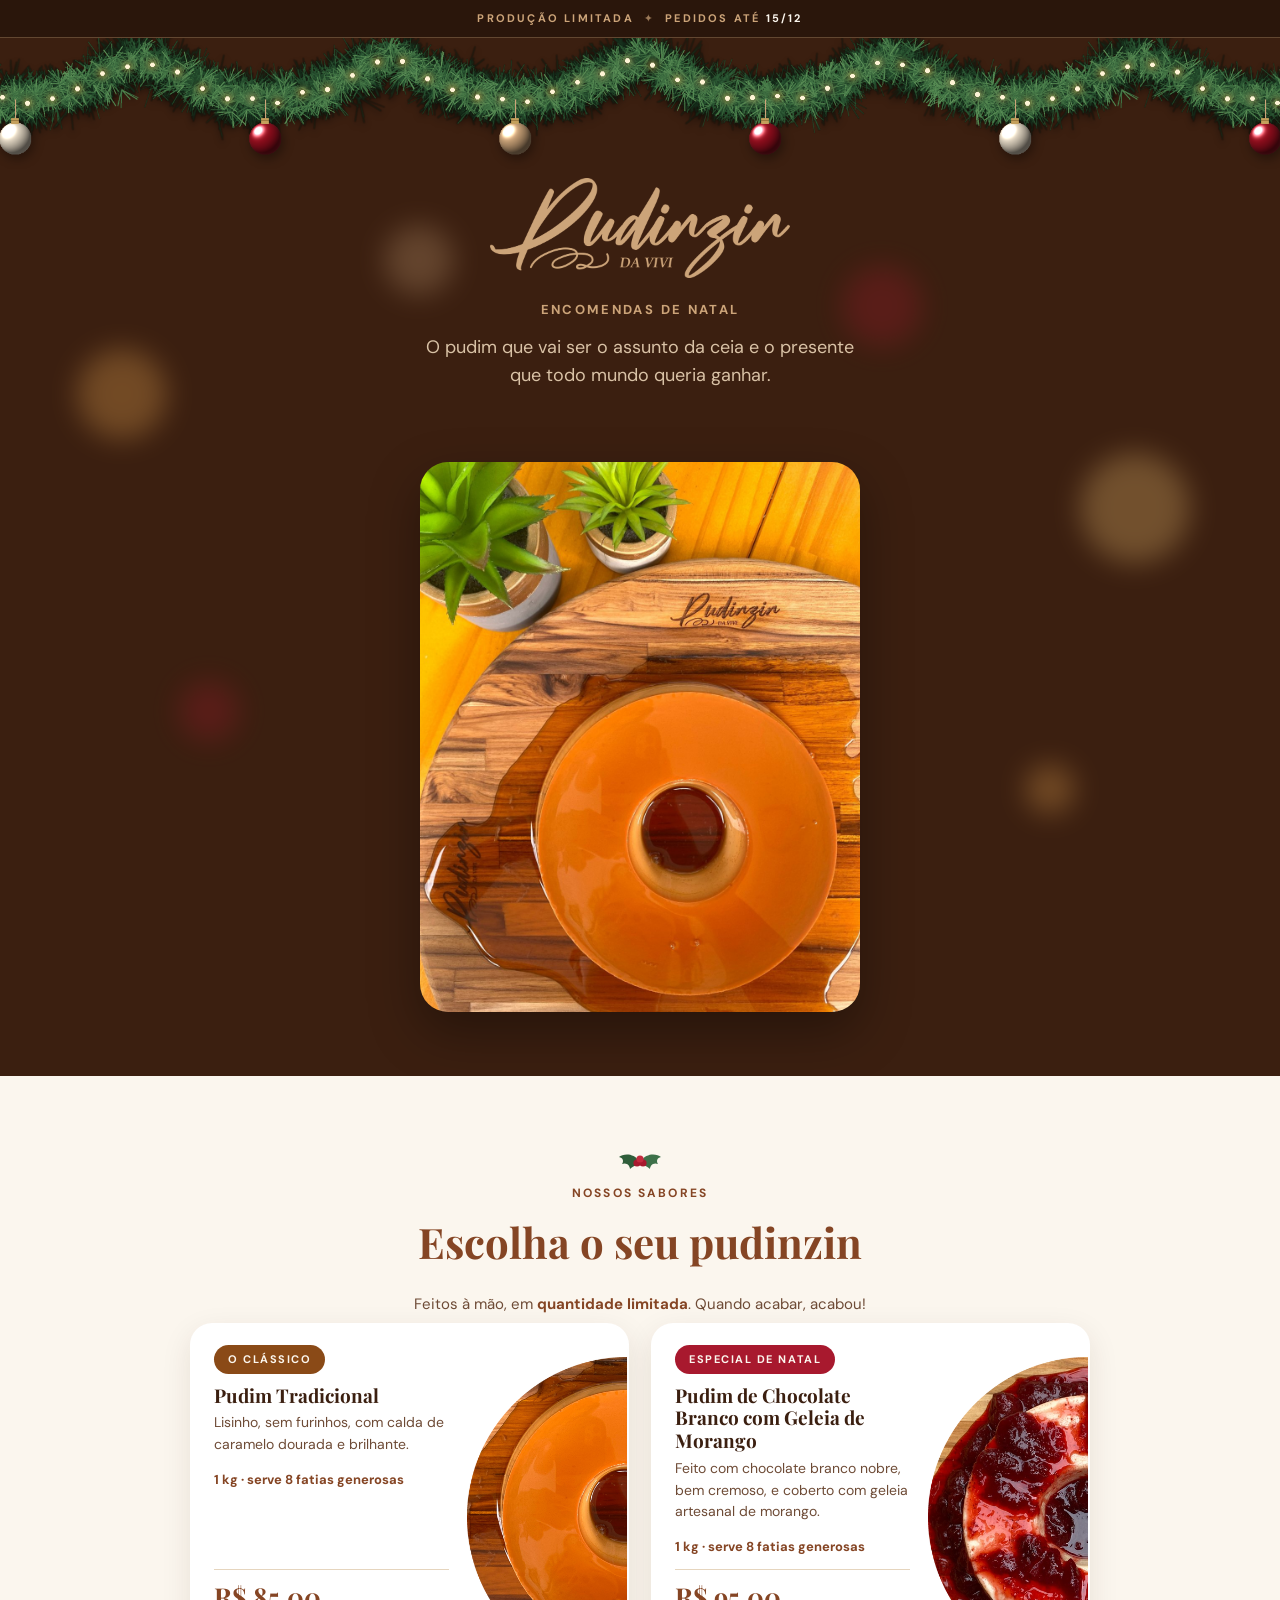
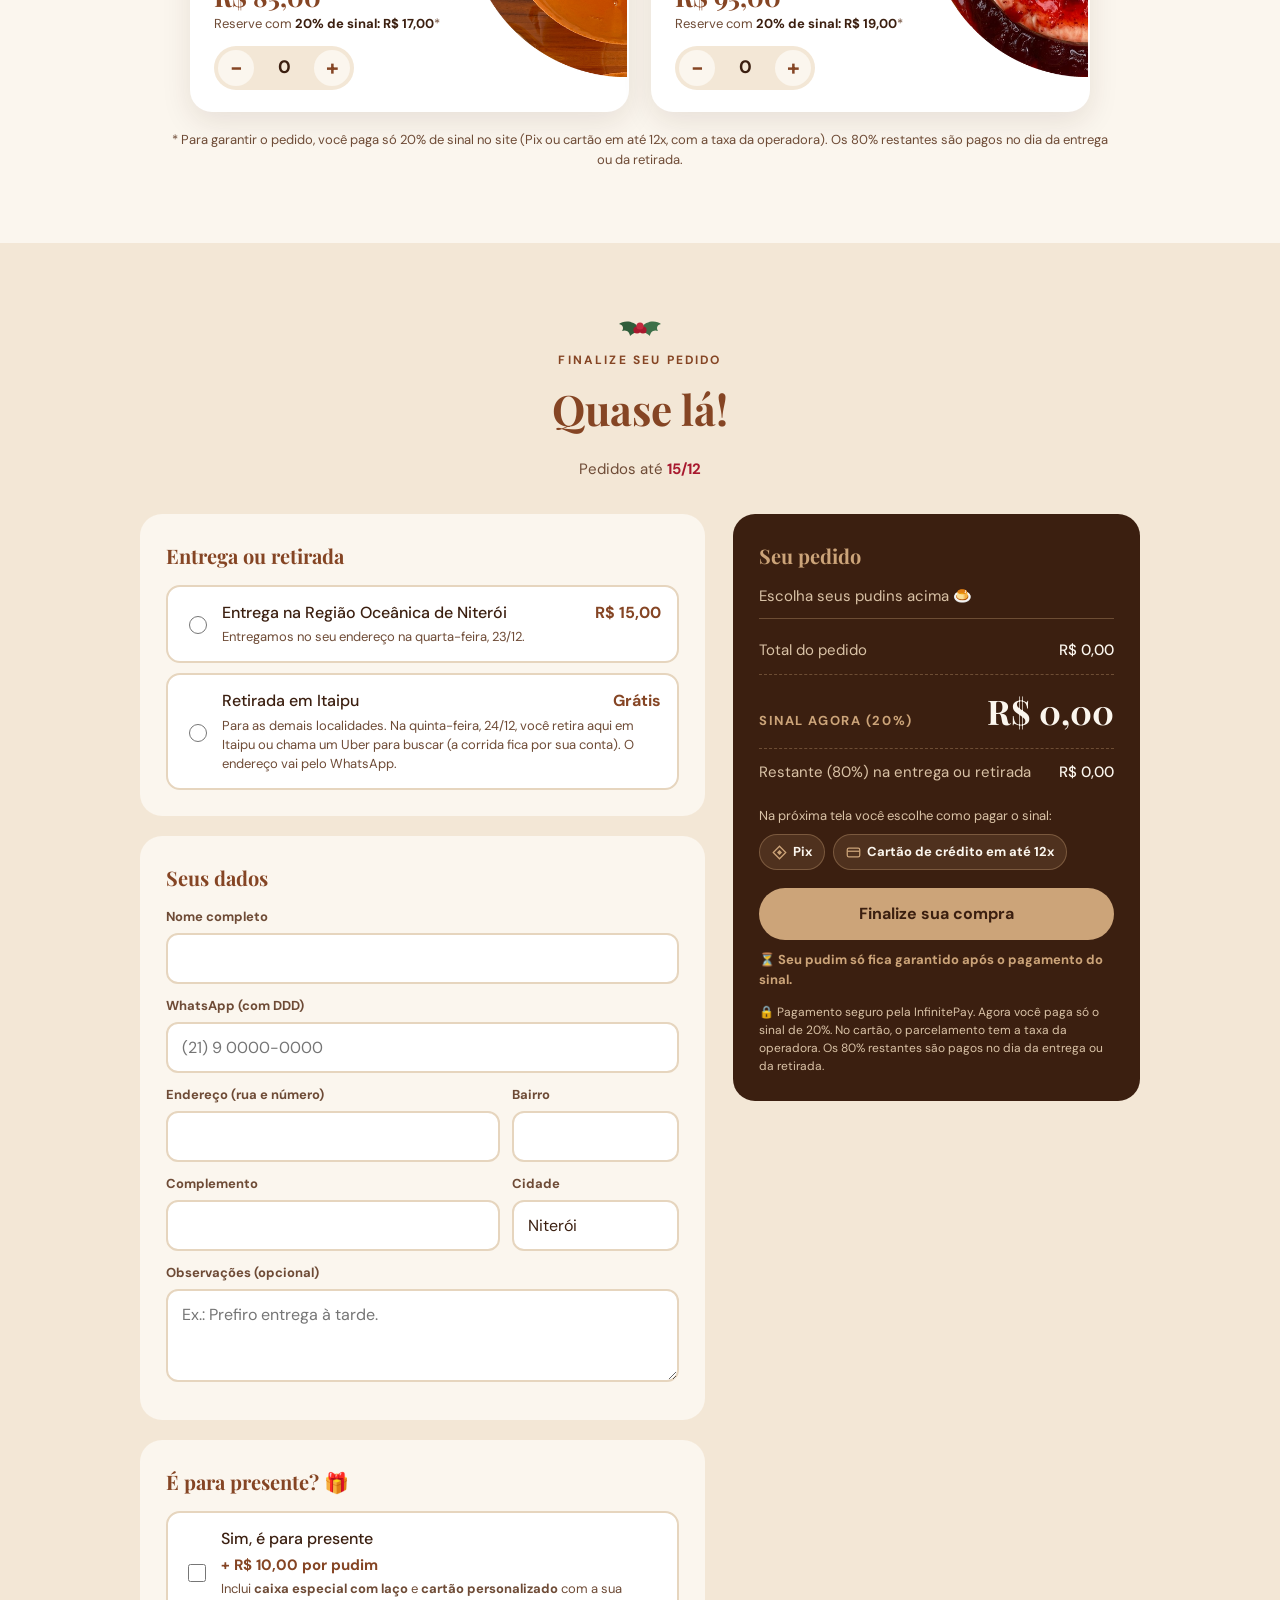
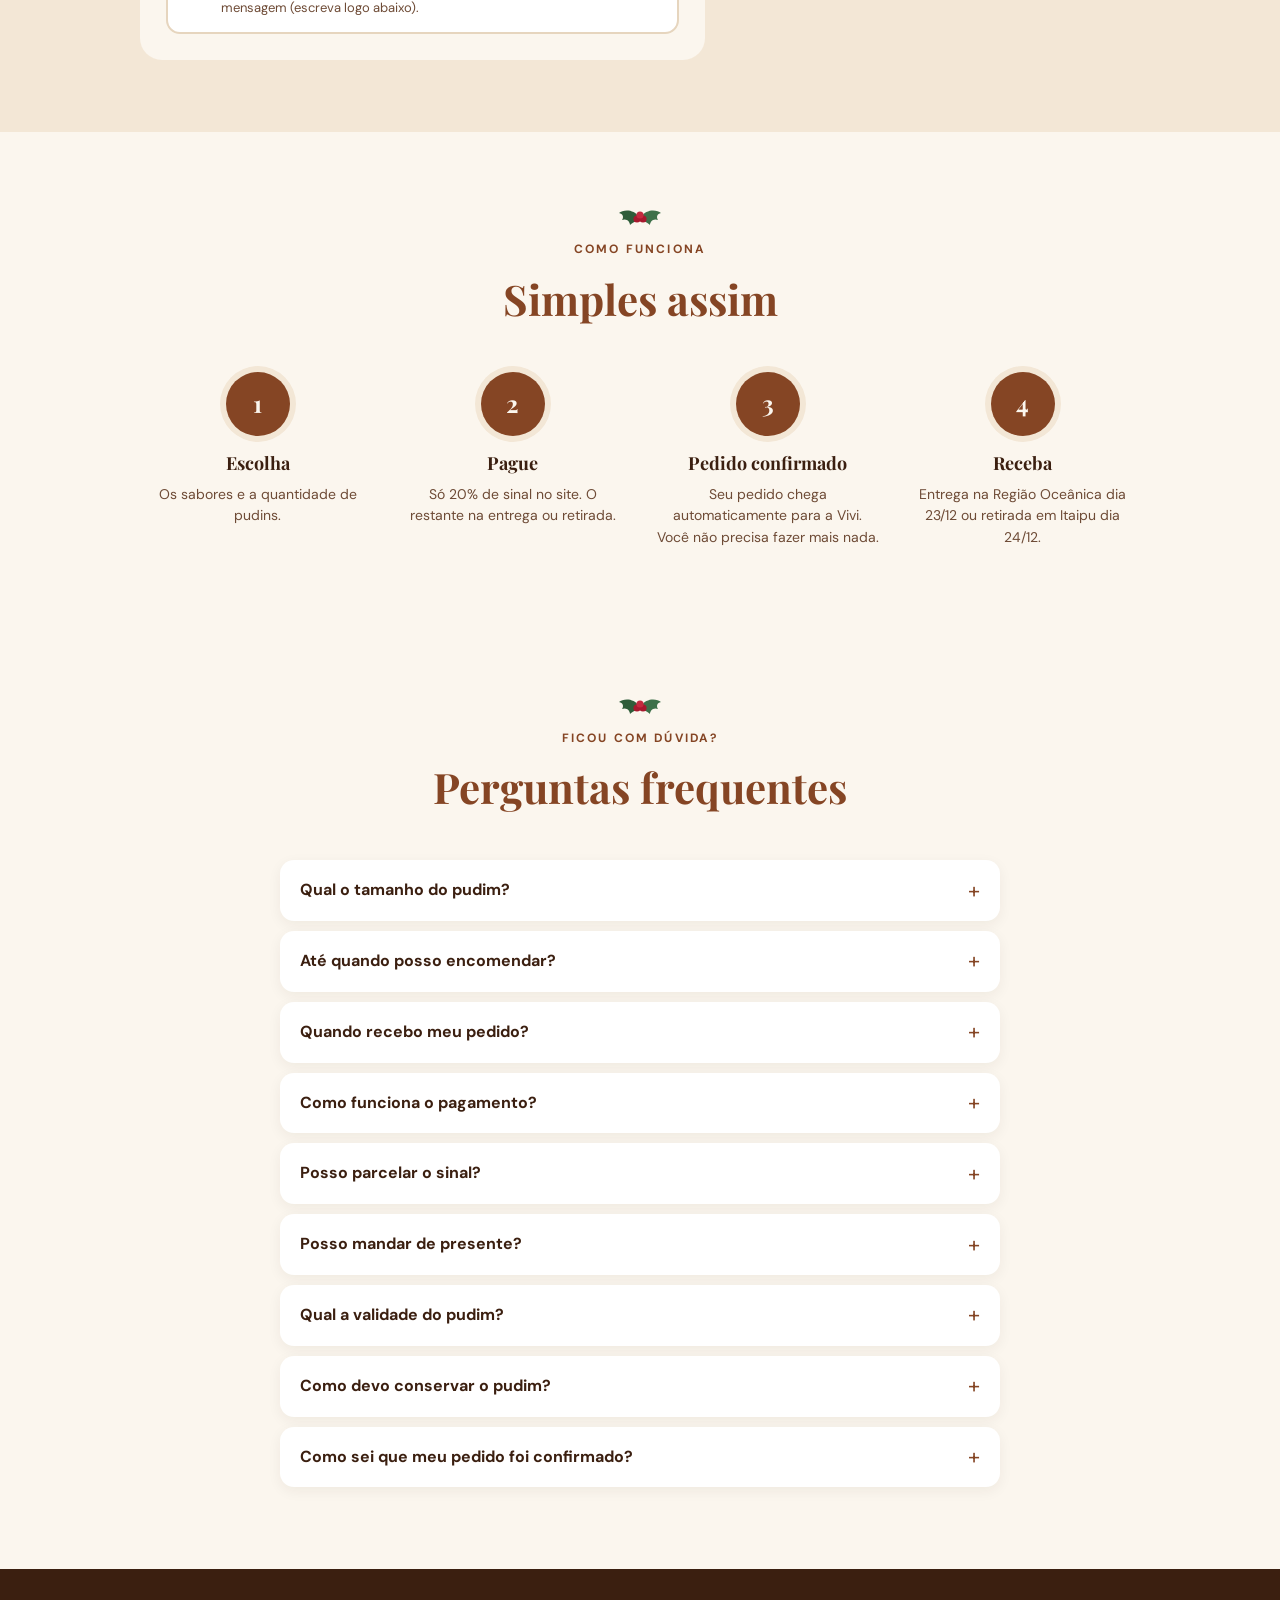
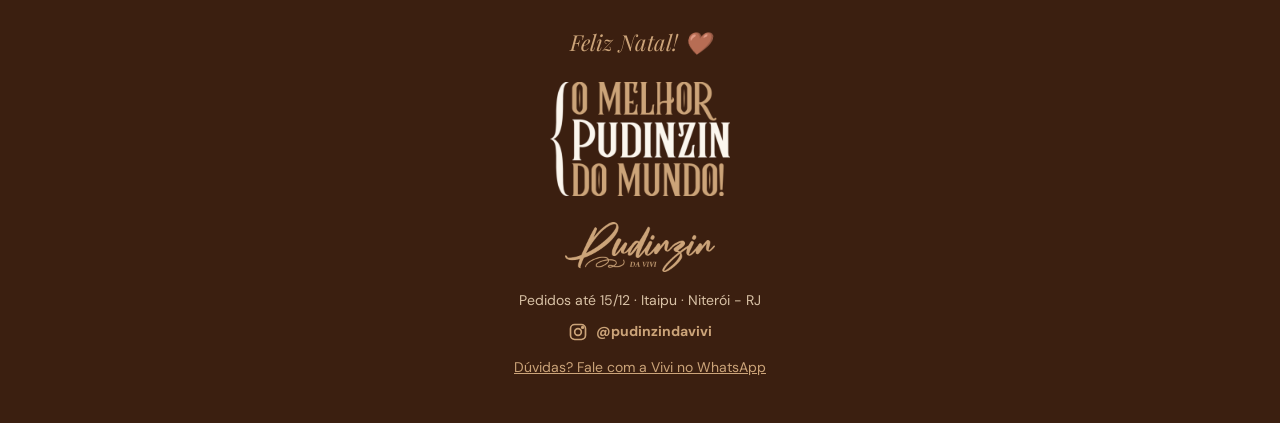
==== commit ad9308b7: "ssinal 20%" ====
--- a/index.html
+++ b/index.html
@@ -133,6 +133,7 @@
 .total .pix{display:flex;justify-content:space-between;align-items:baseline}
 .total .pix span{font-size:13px;letter-spacing:.12em;font-weight:700;color:var(--bege)}
 .total .pix b{font-family:var(--t);font-size:34px;color:var(--creme)}
+.total .sinal{margin:6px 0;padding:10px 0;border-top:1px dashed rgba(204,164,121,.35);border-bottom:1px dashed rgba(204,164,121,.35)}
 .parcelas{margin:12px 0 0;padding:12px 14px;background:rgba(204,164,121,.12);border-radius:12px;font-size:14px;color:var(--bege-claro)}
 .parcelas div{display:flex;justify-content:space-between;gap:12px;padding:2px 0}
 .parcelas b{color:var(--creme)}
@@ -197,7 +198,7 @@
     <p class="escassez">Feitos à mão, em <b>quantidade limitada</b>. Quando acabar, acabou!</p>
     <span class="estoque" id="estoque" style="margin-top:6px"></span>
     <div class="produtos" id="produtos"></div>
-    <p class="nota-taxa">* Parcelamento em até 12x no cartão de crédito, com a taxa da operadora, que varia de acordo com o número de parcelas. O valor de cada parcela aparece na tela de pagamento.</p>
+    <p class="nota-taxa">* Para garantir o pedido, você paga só 20% de sinal no site (Pix ou cartão em até 12x, com a taxa da operadora). Os 80% restantes são pagos no dia da entrega ou da retirada.</p>
   </div>
 </section>
 
@@ -241,17 +242,19 @@
         <h3>Seu pedido</h3>
         <div id="itens"></div>
         <div class="total">
-          <div class="pix"><span>NO PIX</span><b id="total-pix">R$ 0,00</b></div>
+          <div class="linha-res"><span>Total do pedido</span><b id="total-pix">R$ 0,00</b></div>
+          <div class="pix sinal"><span>SINAL AGORA (20%)</span><b id="total-sinal">R$ 0,00</b></div>
+          <div class="linha-res"><span>Restante (80%) na entrega ou retirada</span><b id="total-restante">R$ 0,00</b></div>
         </div>
         <div class="formas">
-          <span class="formas-tit">Na próxima tela você escolhe como pagar:</span>
+          <span class="formas-tit">Na próxima tela você escolhe como pagar o sinal:</span>
           <span class="forma"><svg viewBox="0 0 24 24" aria-hidden="true"><path d="M12 2 L22 12 L12 22 L2 12 Z" fill="none" stroke="currentColor" stroke-width="2"/><path d="M8 12 L12 8 L16 12 L12 16 Z" fill="currentColor"/></svg>Pix</span>
           <span class="forma"><svg viewBox="0 0 24 24" aria-hidden="true"><rect x="2" y="5" width="20" height="14" rx="2.5" fill="none" stroke="currentColor" stroke-width="2"/><path d="M2 10h20" stroke="currentColor" stroke-width="2"/></svg>Cartão de crédito em até 12x</span>
         </div>
         <button class="btn btn-bege" id="pagar">Finalize sua compra</button>
-        <span class="garantia">⏳ Seu pudim só fica garantido após o pagamento.</span>
+        <span class="garantia">⏳ Seu pudim só fica garantido após o pagamento do sinal.</span>
         <div class="erro" id="erro"></div>
-        <p class="nota">🔒 Pagamento seguro pela InfinitePay. No cartão, o parcelamento tem a taxa da operadora, que varia conforme o número de parcelas. O valor de cada parcela aparece na tela de pagamento.</p>
+        <p class="nota">🔒 Pagamento seguro pela InfinitePay. Agora você paga só o sinal de 20%. No cartão, o parcelamento tem a taxa da operadora. Os 80% restantes são pagos no dia da entrega ou da retirada.</p>
       </aside>
     </div>
   </div>
@@ -262,7 +265,7 @@
     <div class="titulo-sec"><svg class="azevinho" viewBox="0 0 46 26" aria-hidden="true"><path d="M23 14 C16 4 6 6 2 9 C6 10 7 13 5 16 C10 14 13 18 13 21 C17 17 21 18 23 14Z" fill="#2f5d3a"/><path d="M23 14 C30 4 40 6 44 9 C40 10 39 13 41 16 C36 14 33 18 33 21 C29 17 25 18 23 14Z" fill="#3d7049"/><circle cx="20" cy="15" r="3.6" fill="#a8192e"/><circle cx="26" cy="15" r="3.6" fill="#a8192e"/><circle cx="23" cy="11" r="3.6" fill="#c42a3f"/></svg><div class="kicker">Como funciona</div><h2>Simples assim</h2></div>
     <div class="passos">
       <div class="passo"><div class="num">1</div><h4>Escolha</h4><p>Os sabores e a quantidade de pudins.</p></div>
-      <div class="passo"><div class="num">2</div><h4>Pague</h4><p>No Pix ou parcelado no cartão, com segurança.</p></div>
+      <div class="passo"><div class="num">2</div><h4>Pague</h4><p>Só 20% de sinal no site. O restante na entrega ou retirada.</p></div>
       <div class="passo"><div class="num">3</div><h4>Pedido confirmado</h4><p>Seu pedido chega automaticamente para a Vivi. Você não precisa fazer mais nada.</p></div>
       <div class="passo"><div class="num">4</div><h4>Receba</h4><p>Entrega na Região Oceânica dia 23/12 ou retirada em Itaipu dia 24/12.</p></div>
     </div>
@@ -360,8 +363,8 @@
       '<div class="corpo"><span class="pill" style="background:' + cor + ';color:var(--creme);align-self:flex-start">' + p.selo + '</span>' +
       '<h3>' + p.nome + '</h3><p class="desc">' + p.descricao + '</p>' +
       '<span class="tamanho">' + p.tamanho + '</span>' +
-      '<div class="preco"><div><div class="pix">' + brl(p.preco) + '<small>no Pix</small></div>' +
-      '<div class="cartao">ou <b>parcelado no cartão de crédito</b>*</div></div>' +
+      '<div class="preco"><div><div class="pix">' + brl(p.preco) + '</div>' +
+      '<div class="cartao">Reserve com <b>20% de sinal: ' + brl(sinalDe(p.preco)) + '</b>*</div></div>' +
       '<div class="qtd" aria-label="Quantidade de ' + p.nome + '"><button type="button" data-id="' + p.id + '" data-d="-1" aria-label="Diminuir">−</button>' +
       '<span id="q-' + p.id + '">0</span><button type="button" data-id="' + p.id + '" data-d="1" aria-label="Aumentar">+</button></div>' +
       '<div class="subtotal" id="sub-' + p.id + '" aria-live="polite"></div></div>' +
@@ -414,6 +417,7 @@
   });
   ['nome', 'telefone', 'endereco'].forEach(function (id) { $(id).addEventListener('input', atualizar); });
 
+  function sinalDe(v) { return Math.round(v * C.SINAL * 100) / 100; }
   function totalPudins() { var n = 0; C.PRODUTOS.forEach(function (p) { n += qtd[p.id]; }); return n; }
   function querEmbalagem() { return C.PRESENTE.embalagemAtiva && $('presente').checked; }
   function valorEmbalagem() { return querEmbalagem() ? C.PRESENTE.embalagemPreco * totalPudins() : 0; }
@@ -441,8 +445,10 @@
     $('itens').innerHTML = html;
     var t = temItens() ? totalPix() : 0;
     $('total-pix').textContent = brl(t);
+    $('total-sinal').textContent = brl(sinalDe(t));
+    $('total-restante').textContent = brl(t - sinalDe(t));
     $('pagar').disabled = fechado;
-    $('pagar').textContent = fechado ? 'Encomendas encerradas' : 'Finalize sua compra';
+    $('pagar').textContent = fechado ? 'Encomendas encerradas' : (t > 0 ? 'Pagar sinal de ' + brl(sinalDe(t)) : 'Finalize sua compra');
   }
 
   var ENDPOINTS = ['https://api.checkout.infinitepay.io/links', 'https://api.infinitepay.io/invoices/public/checkout/links'];
@@ -463,7 +469,7 @@
     var l = ['Olá, Vivi! 🍮 Quero fazer um pedido de Natal.', '', '*Pedido:* ' + numero];
     C.PRODUTOS.forEach(function (p) { if (qtd[p.id]) l.push('• ' + qtd[p.id] + 'x ' + p.nome); });
     l.push('*' + (entrega.precisaEndereco ? 'Entrega' : 'Retirada') + ':* ' + entrega.nome + ', ' + entrega.data + (entrega.preco ? ' (' + brl(entrega.preco) + ')' : ''));
-    l.push('*Total no Pix:* ' + brl(totalPix()));
+    l.push('*Total:* ' + brl(totalPix()) + ' (sinal 20%: ' + brl(sinalDe(totalPix())) + ')');
     l.push('*Pagamento:* não consegui pagar pelo site, me manda o Pix/link?');
     l.push('', '*Nome:* ' + cliente.nome, '*WhatsApp:* ' + cliente.telefone);
     if (entrega.precisaEndereco) l.push('*Endereço:* ' + [cliente.endereco, cliente.complemento, cliente.bairro, cliente.cidade].filter(Boolean).join(', '));
@@ -474,8 +480,19 @@
     if (cliente.obs) l.push('*Observações:* ' + cliente.obs);
     return 'https://wa.me/' + C.WHATSAPP + '?text=' + encodeURIComponent(l.join('\n'));
   }
+  // Tenta criar o link pela planilha (com a chave da API: menos campos para o cliente).
+  // Se não der, cria direto na InfinitePay.
+  function criarLinkPelaPlanilha(payload) {
+    if (!C.PLANILHA_URL) return Promise.reject();
+    return fetch(C.PLANILHA_URL, { method: 'POST', headers: { 'Content-Type': 'text/plain;charset=utf-8' },
+      body: JSON.stringify({ acao: 'link', payload: payload }) })
+      .then(function (r) { return r.json(); })
+      .then(function (d) { if (d && d.ok && d.url) return d.url; throw new Error('sem link'); });
+  }
   function criarLink(payload, i) {
-    i = i || 0;
+    if (i === undefined) {
+      return criarLinkPelaPlanilha(payload).catch(function () { return criarLink(payload, 0); });
+    }
     return fetch(ENDPOINTS[i], { method: 'POST', headers: { 'Content-Type': 'application/json' }, body: JSON.stringify(payload) })
       .then(function (r) {
         return r.text().then(function (t) {
@@ -506,7 +523,7 @@
     var dados = {
       acao: 'novo',
       pedido: {
-        pedido: pedido.pedido, cliente: pedido.cliente, total: pedido.totalPix,
+        pedido: pedido.pedido, cliente: pedido.cliente, total: pedido.totalPix, sinal: pedido.sinal,
         qtdTradicional: qtd['tradicional'] || 0, qtdChocolate: qtd['chocolate-branco'] || 0,
         entregaNome: entrega.nome, entregaData: entrega.data
       }
@@ -542,9 +559,10 @@
     var cliente = lerCliente();
     var numero = 'PV' + Date.now().toString(36).toUpperCase() + Math.random().toString(36).slice(2, 5).toUpperCase();
     var items = [];
-    C.PRODUTOS.forEach(function (p) { if (qtd[p.id]) items.push({ description: p.nome, quantity: qtd[p.id], price: centavos(p.preco) }); });
-    if (entrega.preco > 0) items.push({ description: entrega.nome, quantity: 1, price: centavos(entrega.preco) });
-    if (querEmbalagem()) items.push({ description: C.PRESENTE.embalagemNome, quantity: totalPudins(), price: centavos(C.PRESENTE.embalagemPreco) });
+    var resumoItens = [];
+    C.PRODUTOS.forEach(function (p) { if (qtd[p.id]) resumoItens.push(qtd[p.id] + 'x ' + p.nome); });
+    if (querEmbalagem()) resumoItens.push(totalPudins() + 'x Kit presente');
+    items.push({ description: 'Sinal 20% - Pedido ' + numero + ' (' + resumoItens.join(', ') + ')', quantity: 1, price: centavos(sinalDe(totalPix())) });
     var base = location.href.split('#')[0].split('?')[0].replace(/[^\/]*$/, '');
     var payload = { handle: C.INFINITETAG.replace(/^\$/, ''), order_nsu: numero, redirect_url: base + 'obrigado.html', items: items };
     if (C.PLANILHA_URL) payload.webhook_url = C.PLANILHA_URL;
@@ -553,7 +571,7 @@
     if (tel.length >= 10) payload.customer.phone_number = '+55' + tel;
 
     criarLink(payload).then(function (link) {
-      var pedido = { pedido: numero, quantidades: qtd, entrega: entrega.id, cliente: cliente, totalPix: totalPix(), criadoEm: new Date().toISOString() };
+      var pedido = { pedido: numero, quantidades: qtd, entrega: entrega.id, cliente: cliente, totalPix: totalPix(), sinal: sinalDe(totalPix()), criadoEm: new Date().toISOString() };
       try { localStorage.setItem('pv-pedido-' + numero, JSON.stringify(pedido)); localStorage.setItem('pv-ultimo', numero); } catch (e) {}
       return salvarNaPlanilha(pedido).then(function () { window.location.href = link; });
     }).catch(function () {
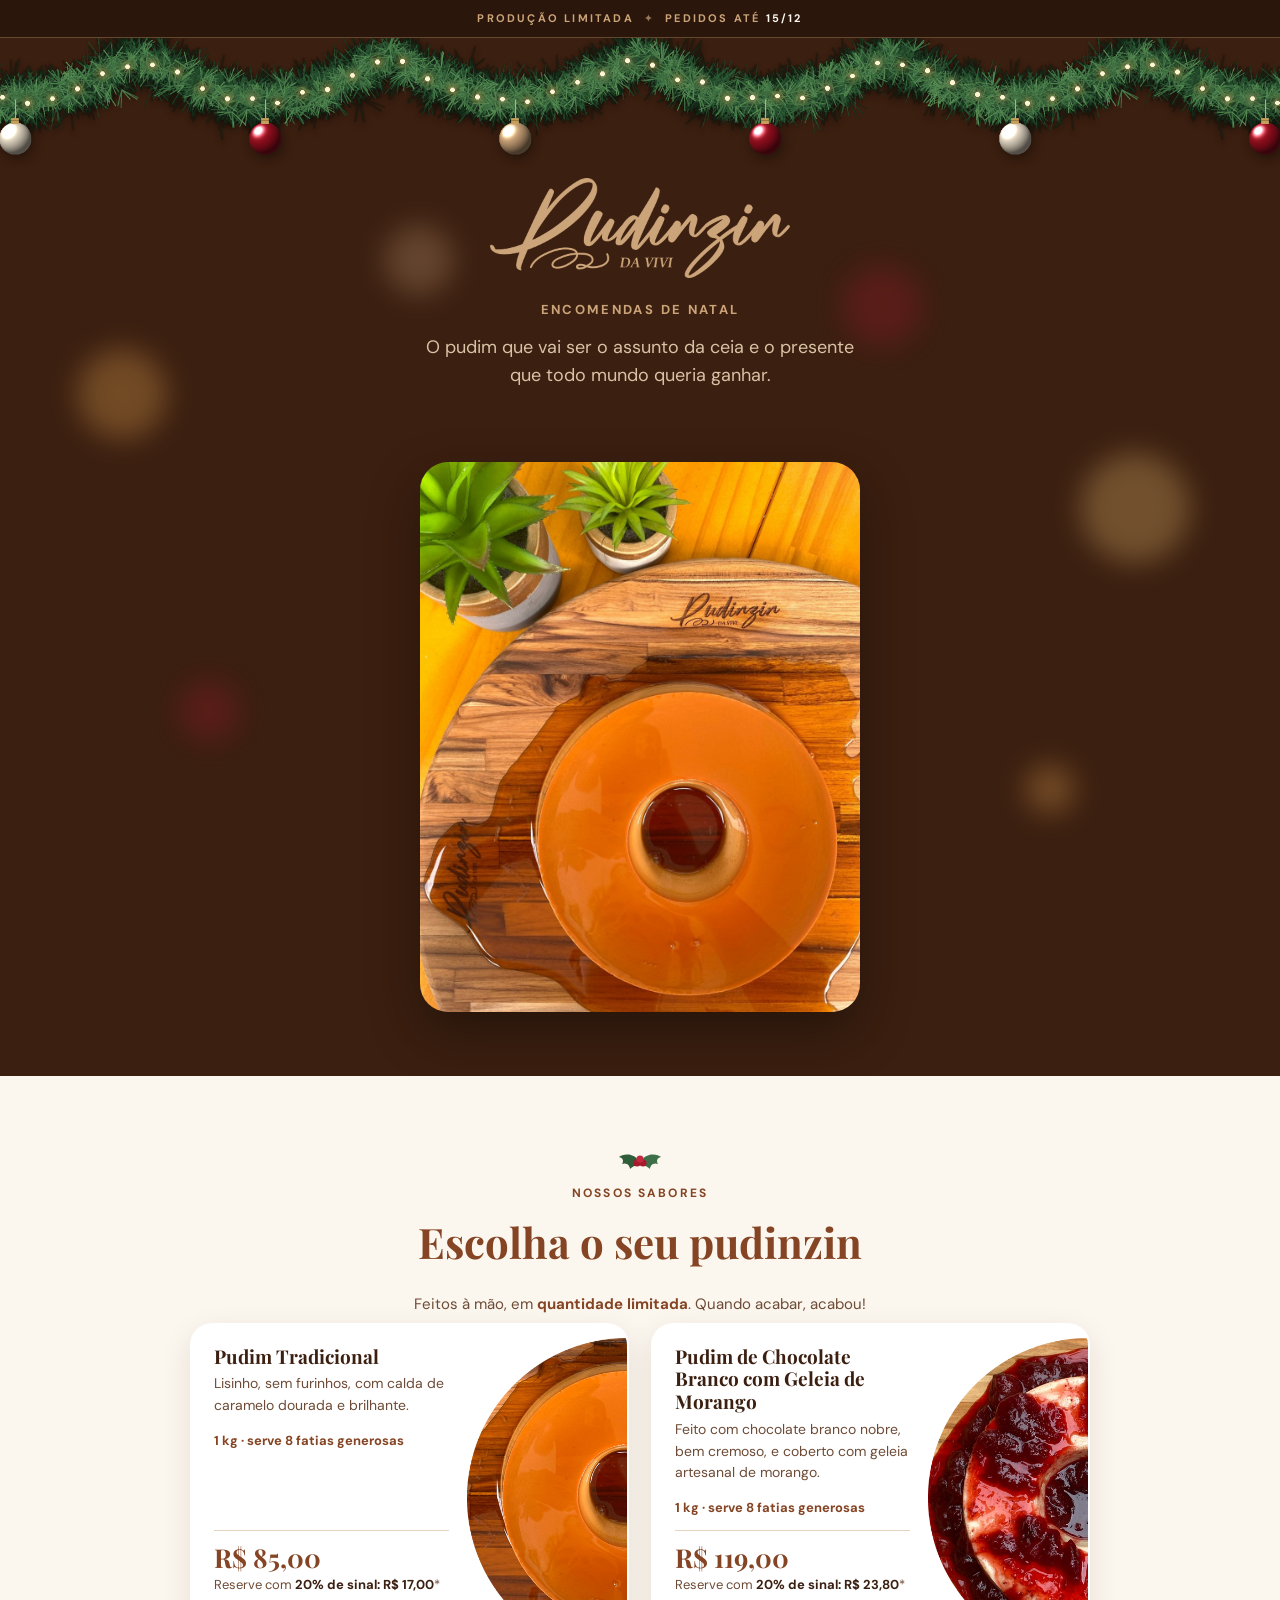
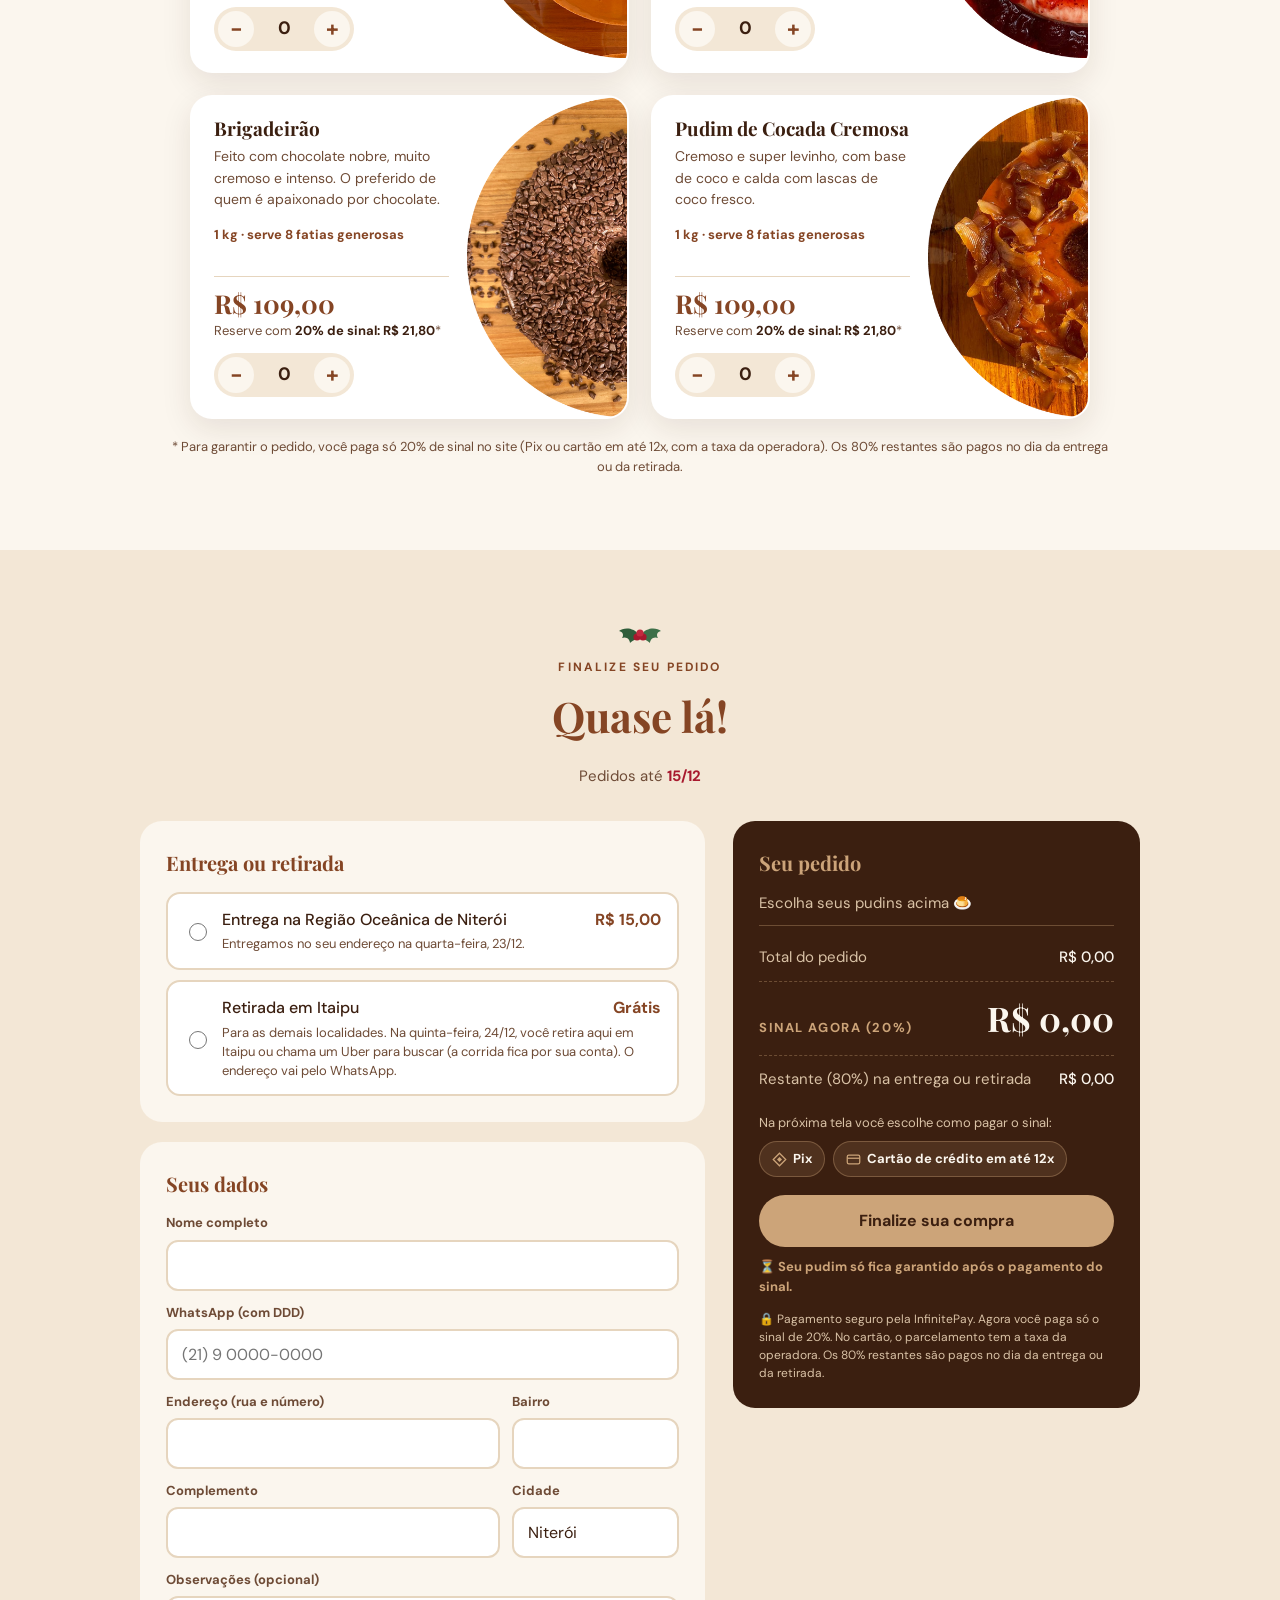
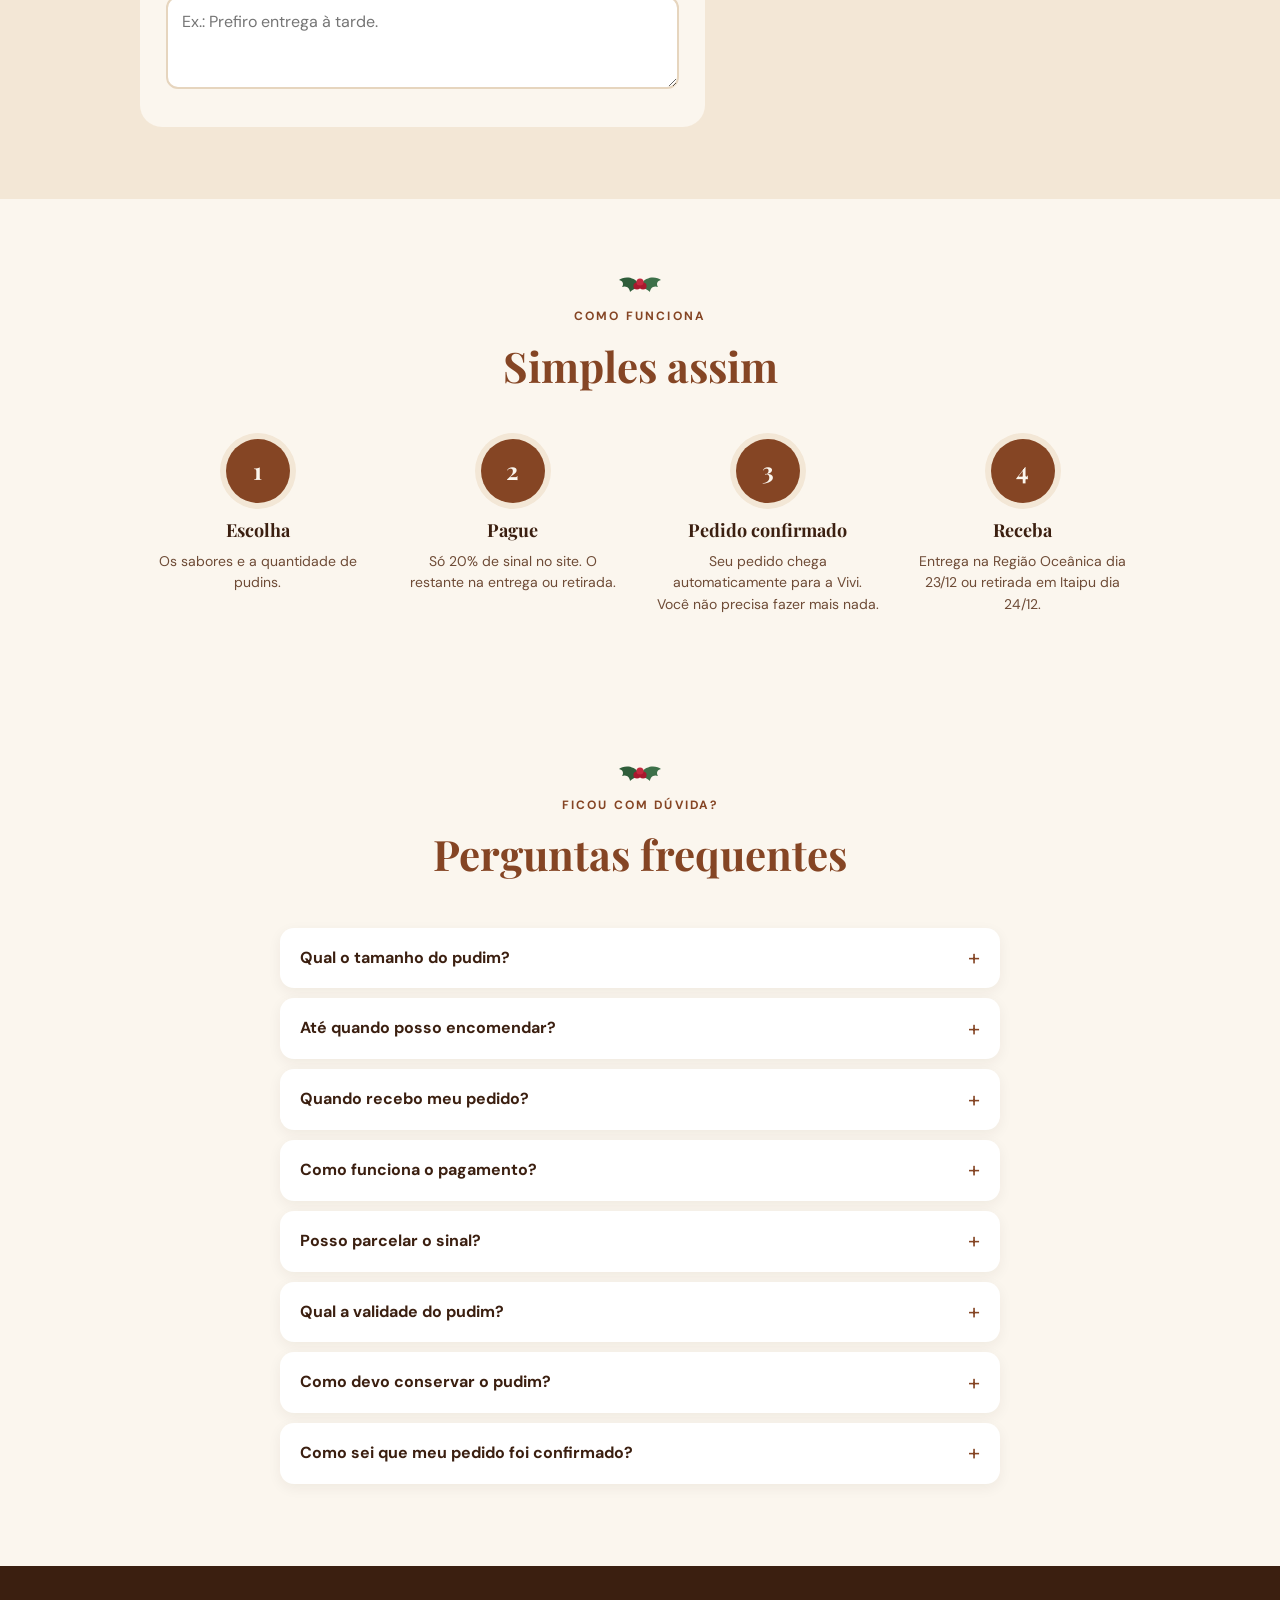
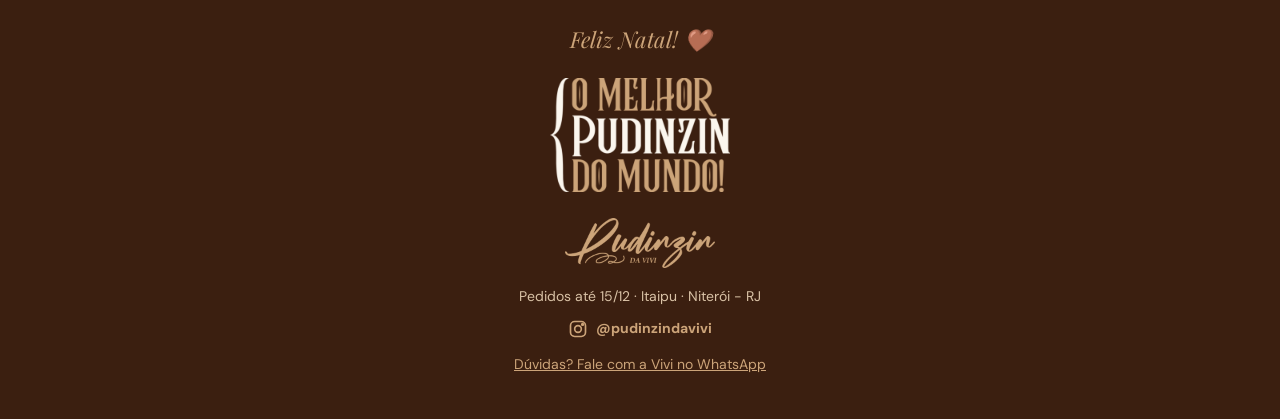
==== commit 2f920267: "sabores" ====
--- a/index.html
+++ b/index.html
@@ -48,7 +48,7 @@
 .card .metade{flex:0 0 160px;width:160px;height:320px;background-size:160px 320px;background-repeat:no-repeat;align-self:center}
 .card .corpo{padding:20px 18px 20px 22px;display:flex;flex-direction:column;flex:1;min-width:0;align-self:stretch}
 .card .tamanho{font-size:13px;font-weight:700;color:var(--marrom);margin:0 0 12px}
-.card h3{font-size:19px;line-height:1.2;color:var(--cacau);margin:10px 0 6px}
+.card h3{font-size:19px;line-height:1.2;color:var(--cacau);margin:0 0 6px}
 .card p.desc{color:var(--suave);font-size:14px;margin:0 0 14px}
 .preco{margin-top:auto;border-top:1px solid var(--linha);padding-top:14px;display:flex;flex-direction:column;align-items:stretch;gap:12px}
 .preco .qtd{justify-content:space-between;align-self:flex-start;min-width:140px}
@@ -228,7 +228,7 @@
           </div>
           <label class="campo">Observações (opcional)<textarea id="obs" rows="3" placeholder="Ex.: Prefiro entrega à tarde."></textarea></label>
         </div>
-        <div class="bloco">
+        <div class="bloco" id="bloco-presente" hidden>
           <h3>É para presente? 🎁</h3>
           <label class="opcao"><input type="checkbox" id="presente"><span class="info"><span class="nome">Sim, é para presente</span><span class="kit-val" id="emb-val"></span><small id="emb-desc"></small></span></label>
           <div id="presente-campos" style="display:none;margin-top:14px">
@@ -358,9 +358,9 @@
 
   // Cards de produto
   $('produtos').innerHTML = C.PRODUTOS.map(function (p, i) {
-    var cor = i === 0 ? 'var(--calda-esc)' : 'var(--morango)';
+    var cor = p.cor || 'var(--marrom)';
     return '<article class="card">' +
-      '<div class="corpo"><span class="pill" style="background:' + cor + ';color:var(--creme);align-self:flex-start">' + p.selo + '</span>' +
+      '<div class="corpo">' +
       '<h3>' + p.nome + '</h3><p class="desc">' + p.descricao + '</p>' +
       '<span class="tamanho">' + p.tamanho + '</span>' +
       '<div class="preco"><div><div class="pix">' + brl(p.preco) + '</div>' +
@@ -384,7 +384,7 @@
       var prod = C.PRODUTOS.find(function (x) { return x.id === id; });
       var sub = $('sub-' + id), card = sub.closest('.card');
       if (qtd[id] > 0) {
-        sub.innerHTML = qtd[id] + (qtd[id] > 1 ? ' pudins' : ' pudim') + ' · <b>' + brl(prod.preco * qtd[id]) + '</b> no Pix';
+        sub.innerHTML = qtd[id] + (qtd[id] > 1 ? ' pudins' : ' pudim') + ' · <b>' + brl(prod.preco * qtd[id]) + '</b>';
         card.classList.add('escolhido');
       } else { sub.innerHTML = ''; card.classList.remove('escolhido'); }
       atualizar();
@@ -404,7 +404,8 @@
       atualizar();
     });
   });
-  // Presente
+  // Presente (aparece só se PRESENTE.mostrar = true no config.js)
+  if (C.PRESENTE.mostrar) $('bloco-presente').hidden = false;
   if (C.PRESENTE.embalagemAtiva) {
     $('emb-val').textContent = '+ ' + brl(C.PRESENTE.embalagemPreco) + ' por pudim';
     $('emb-desc').innerHTML = C.PRESENTE.embalagemDescricao;
@@ -525,6 +526,7 @@
       pedido: {
         pedido: pedido.pedido, cliente: pedido.cliente, total: pedido.totalPix, sinal: pedido.sinal,
         qtdTradicional: qtd['tradicional'] || 0, qtdChocolate: qtd['chocolate-branco'] || 0,
+        qtdBrigadeirao: qtd['brigadeirao'] || 0, qtdCocada: qtd['cocada'] || 0,
         entregaNome: entrega.nome, entregaData: entrega.data
       }
     };
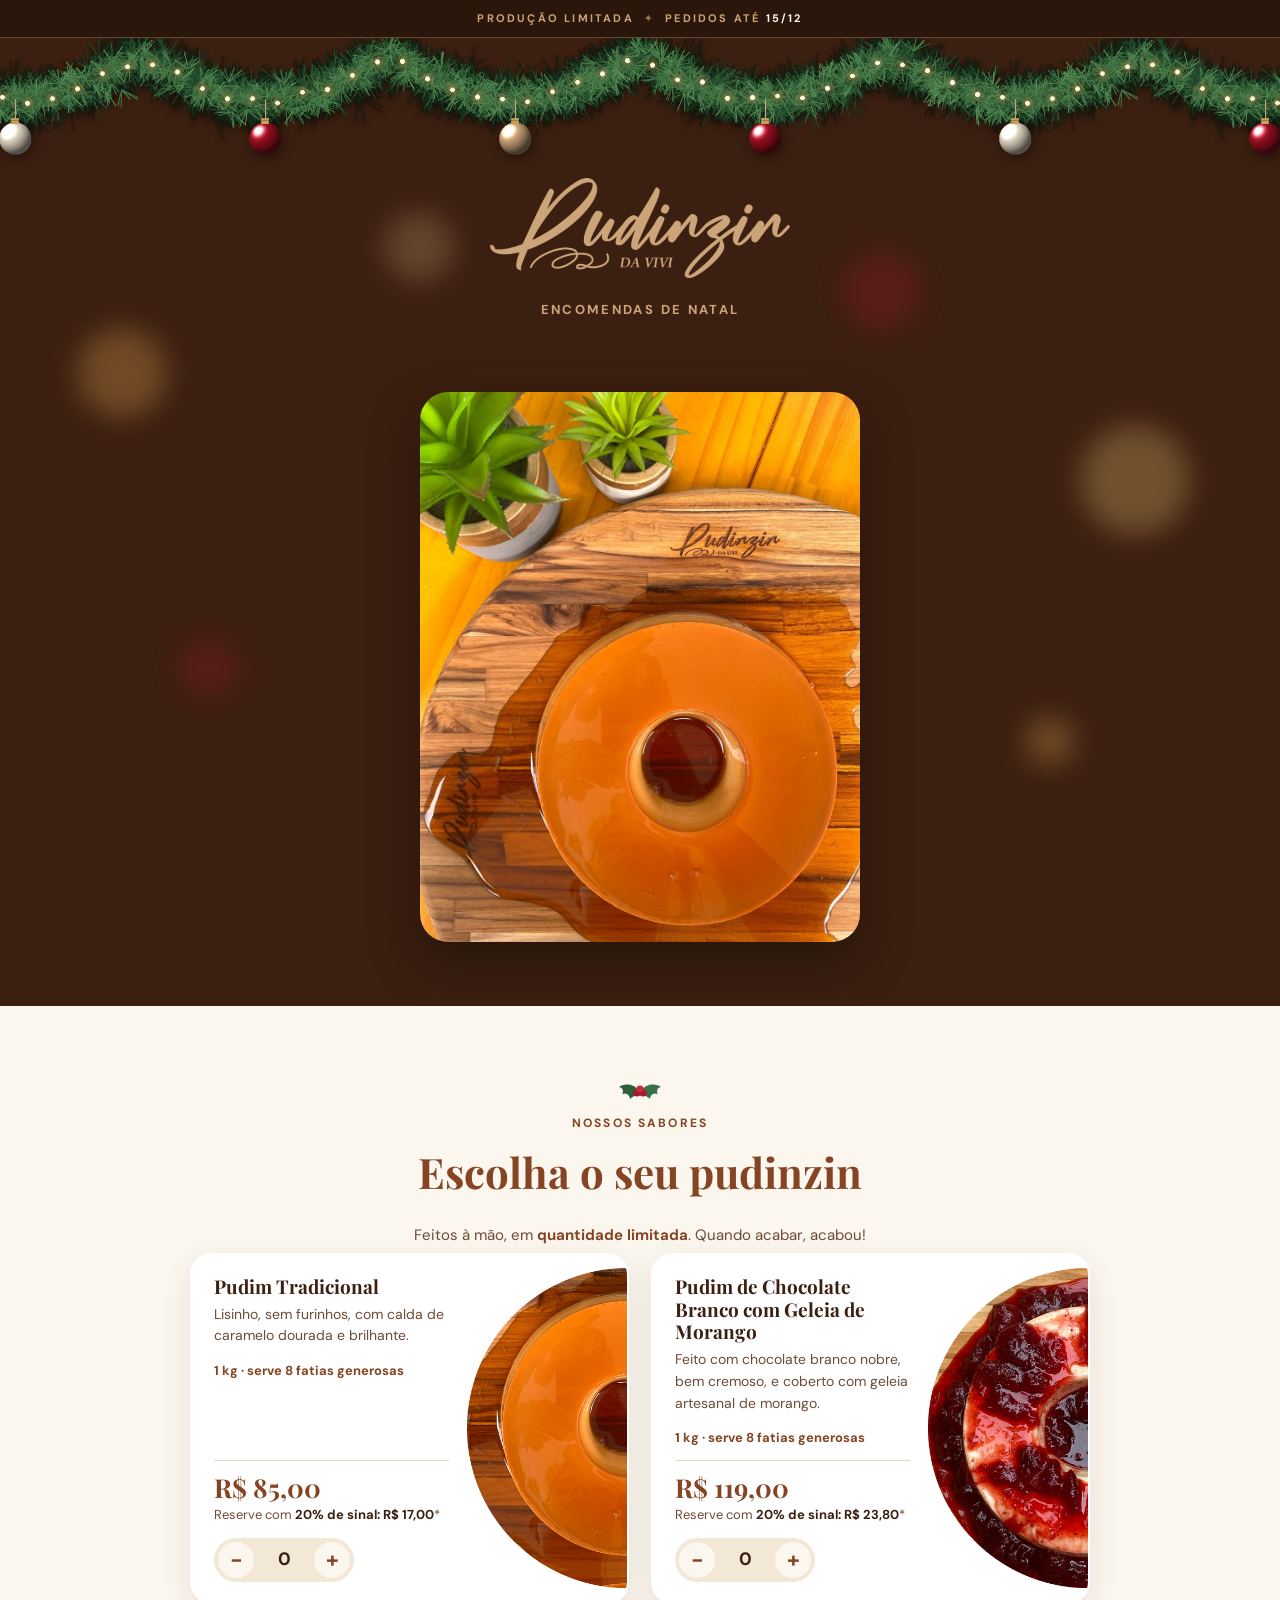
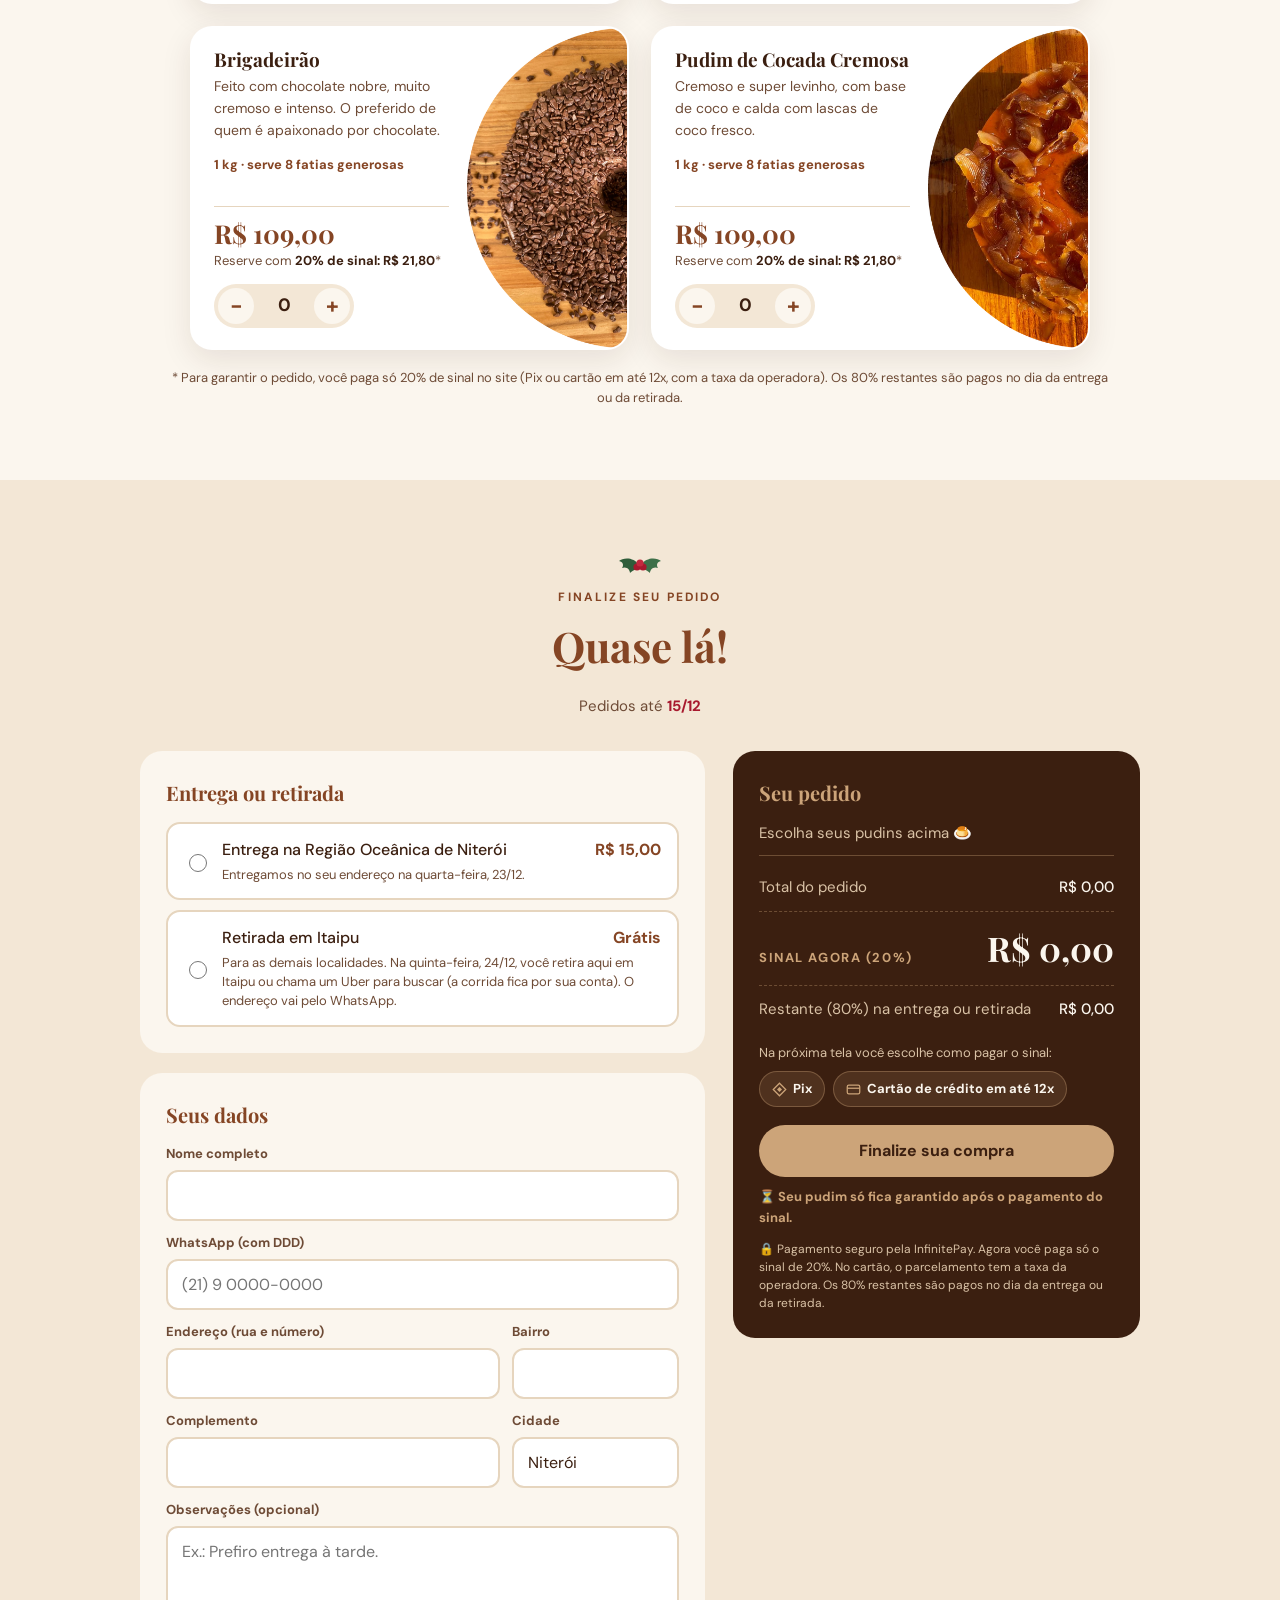
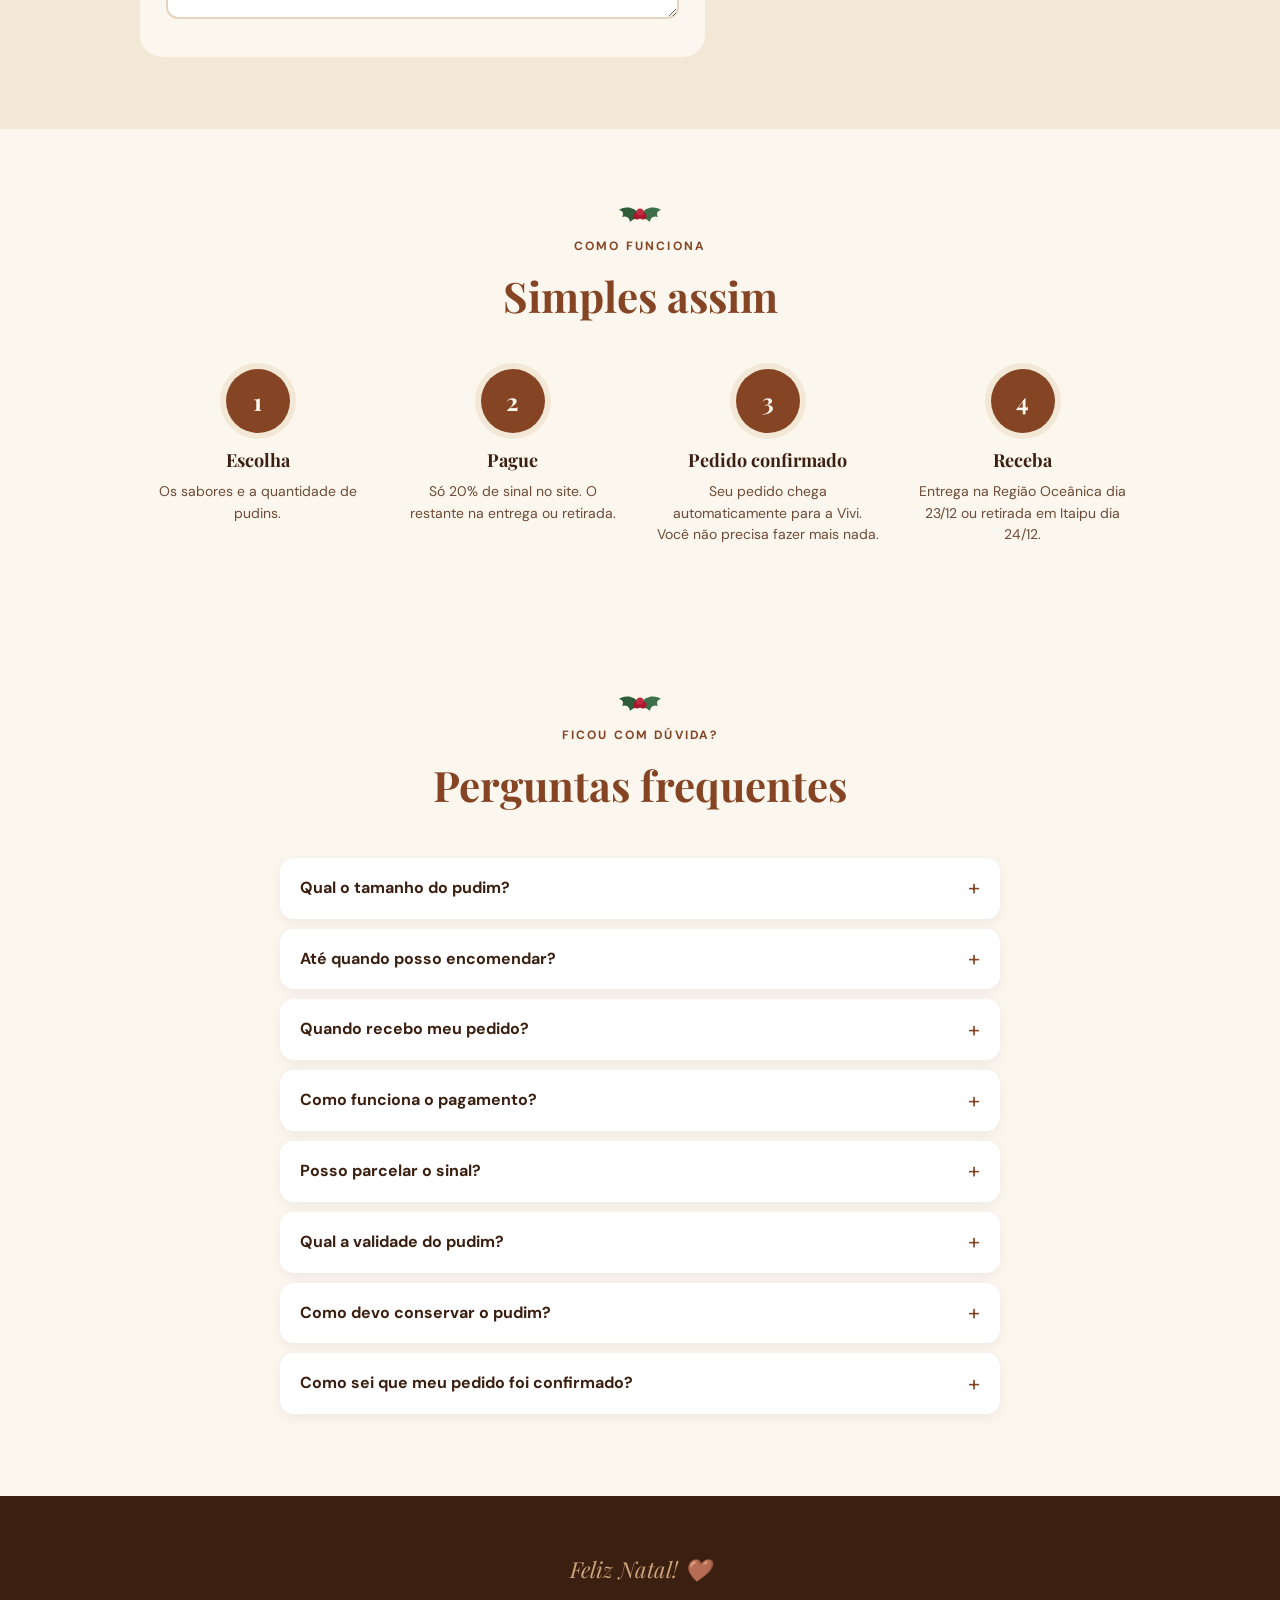
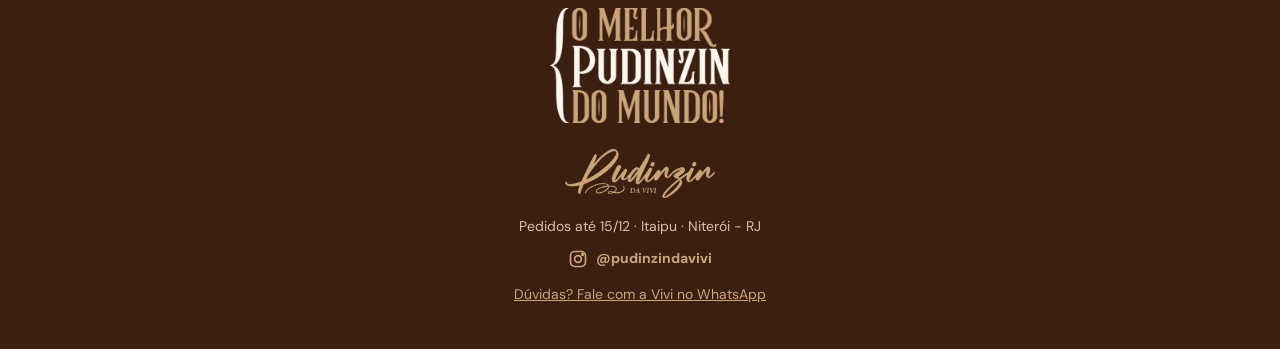
==== commit 5654aac6: "Update index.html" ====
--- a/index.html
+++ b/index.html
@@ -4,16 +4,16 @@
 <meta charset="utf-8">
 <meta name="viewport" content="width=device-width, initial-scale=1">
 <title>Pudinzin da Vivi — Encomendas de Natal</title>
-<meta name="description" content="Pudins artesanais para o seu Natal. Tradicional e Chocolate Branco com Morango. Pedidos até 15/12. Pix ou cartão em até 3x.">
+<meta name="description" content="Pudins artesanais de 1 kg para o seu Natal: Tradicional, Chocolate Branco com Geleia de Morango, Brigadeirão e Cocada Cremosa. Produção limitada, pedidos até 15/12.">
 <!-- PRÉVIA DO LINK (WhatsApp/Instagram) -->
 <meta property="og:type" content="website">
 <meta property="og:url" content="https://pudinzindavivi.github.io/pudinzin/">
 <meta property="og:title" content="Pudinzin da Vivi — Encomendas de Natal 🎄">
-<meta property="og:description" content="Pudins artesanais de 1 kg: Tradicional e Chocolate Branco com Geleia de Morango. Pedidos até 15/12. Pix ou cartão.">
-<meta property="og:image" content="https://pudinzindavivi.github.io/pudinzin/assets/preview.jpg">
+<meta property="og:description" content="4 sabores de pudim artesanal de 1 kg para a sua ceia. Produção limitada: garanta o seu com 20% de sinal. Pedidos até 15/12.">
+<meta property="og:image" content="https://pudinzindavivi.github.io/pudinzin/assets/preview-quadrado.jpg?v=2">
 <meta property="og:image:width" content="1200">
-<meta property="og:image:height" content="630">
-<meta name="twitter:card" content="summary_large_image">
+<meta property="og:image:height" content="1200">
+<meta name="twitter:card" content="summary">
 <meta name="theme-color" content="#3b1f10">
 <link rel="stylesheet" href="style.css">
 <style>
@@ -186,7 +186,6 @@
   <div class="wrap">
     <img class="logo-grande" src="assets/logo-bege.png" alt="Pudinzin da Vivi">
     <div class="kicker">Encomendas de Natal</div>
-    <p>O pudim que vai ser o assunto da ceia e o presente que todo mundo queria ganhar.</p>
     <div class="cena"><div class="cena"><div class="hero-foto" role="img" aria-label="Pudim tradicional com calda de caramelo"></div></div></div>
   </div>
 </header>
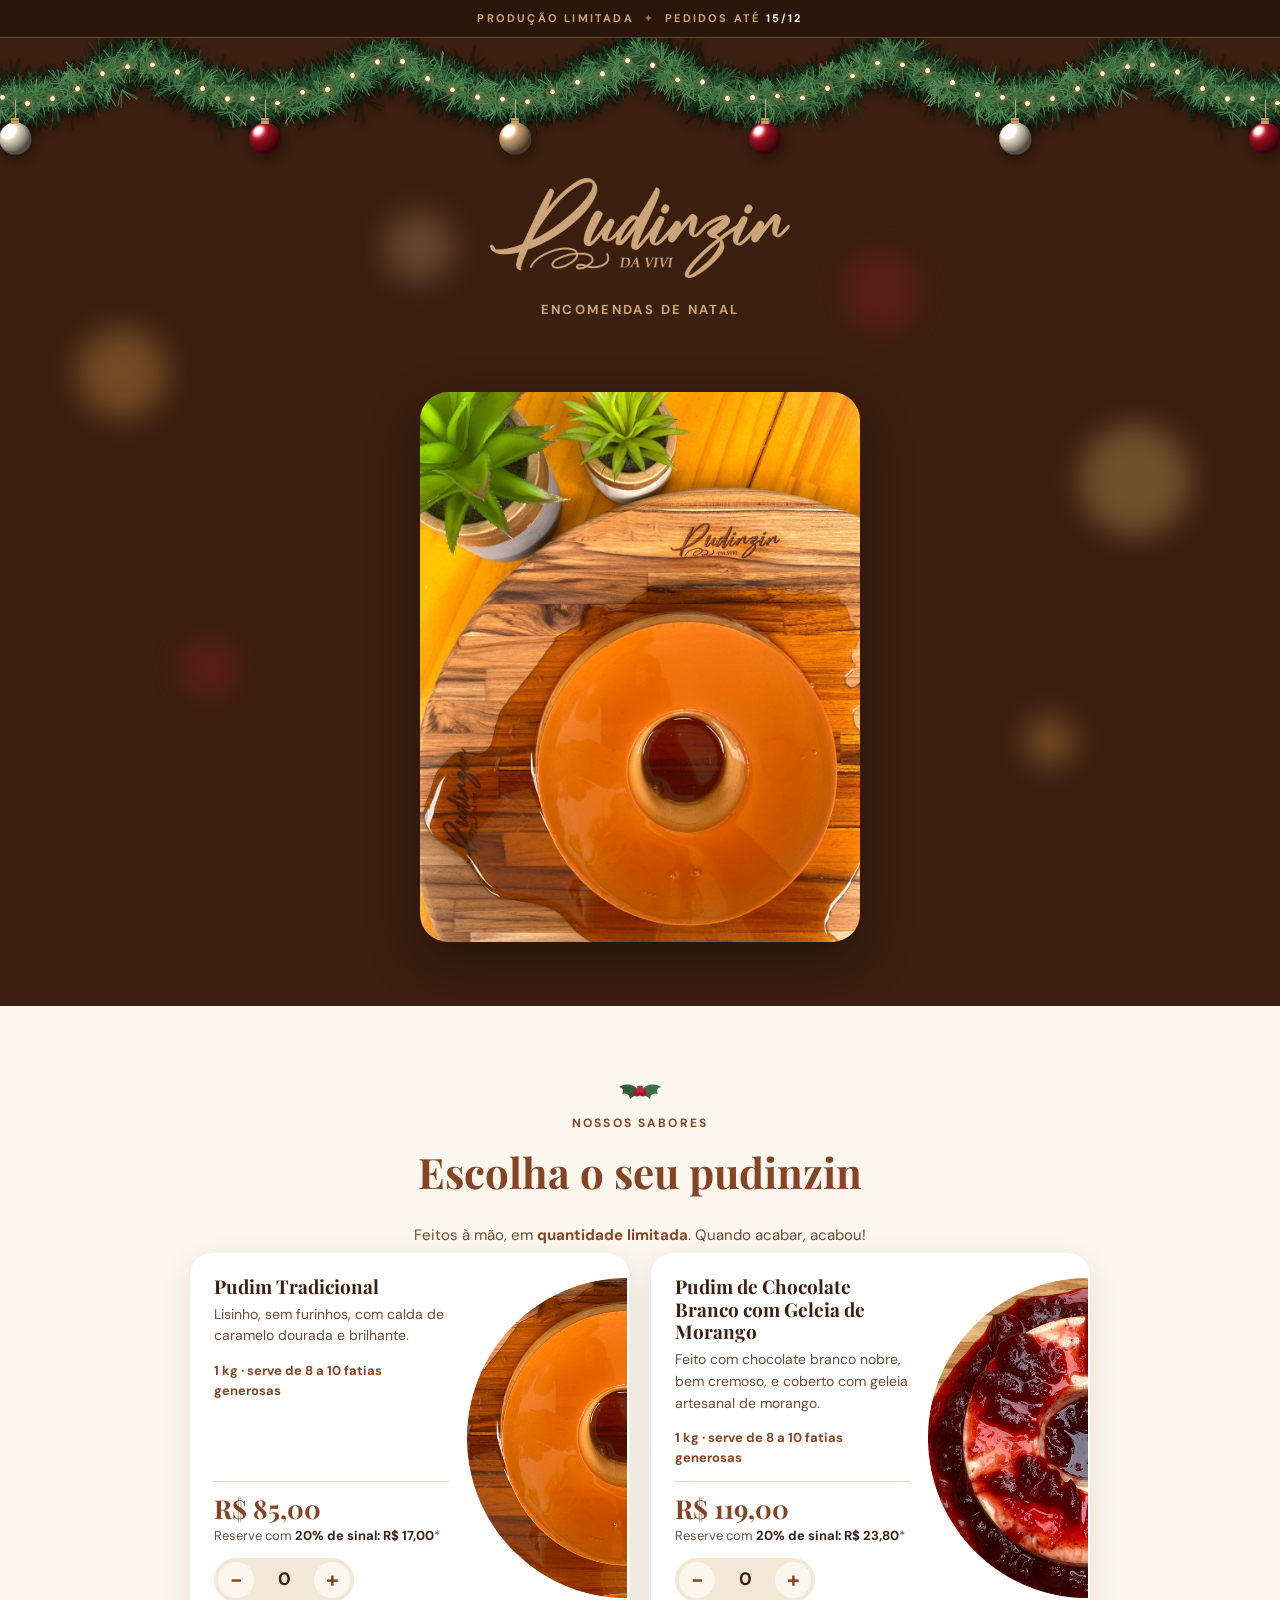
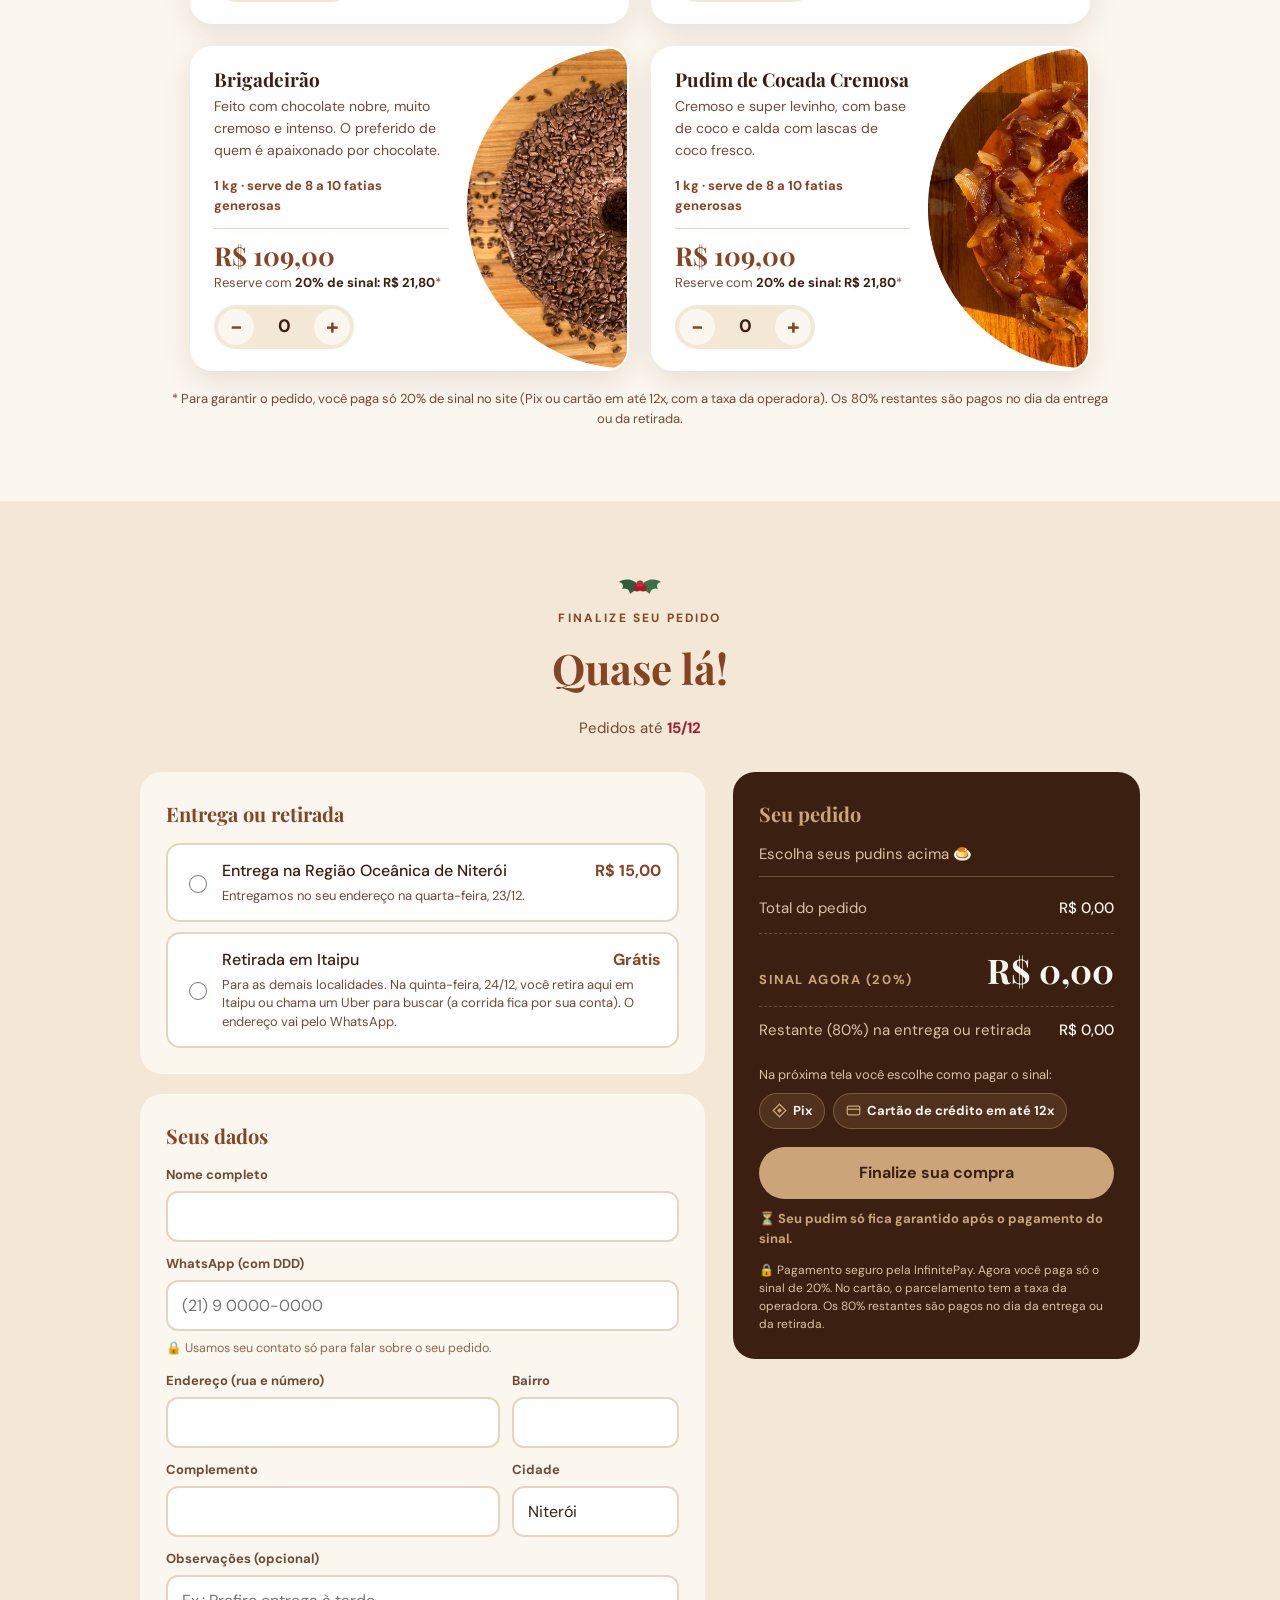
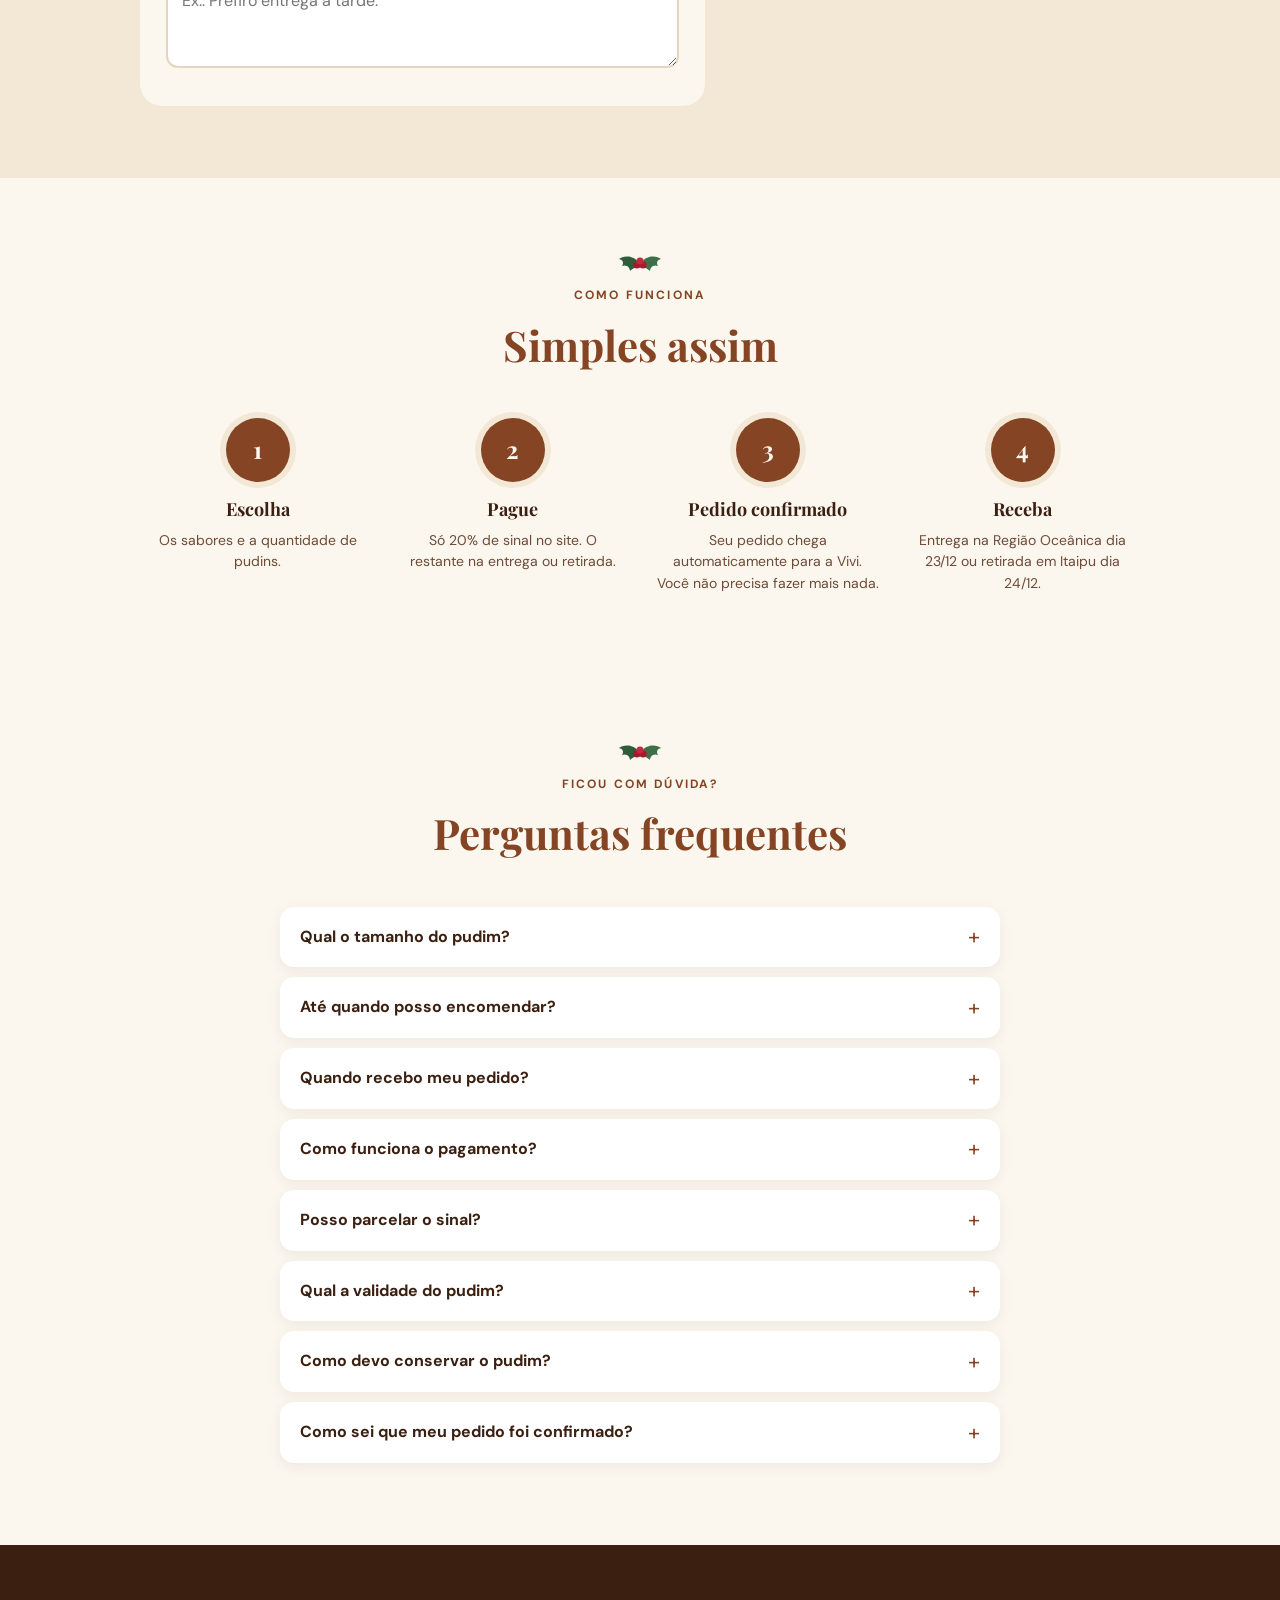
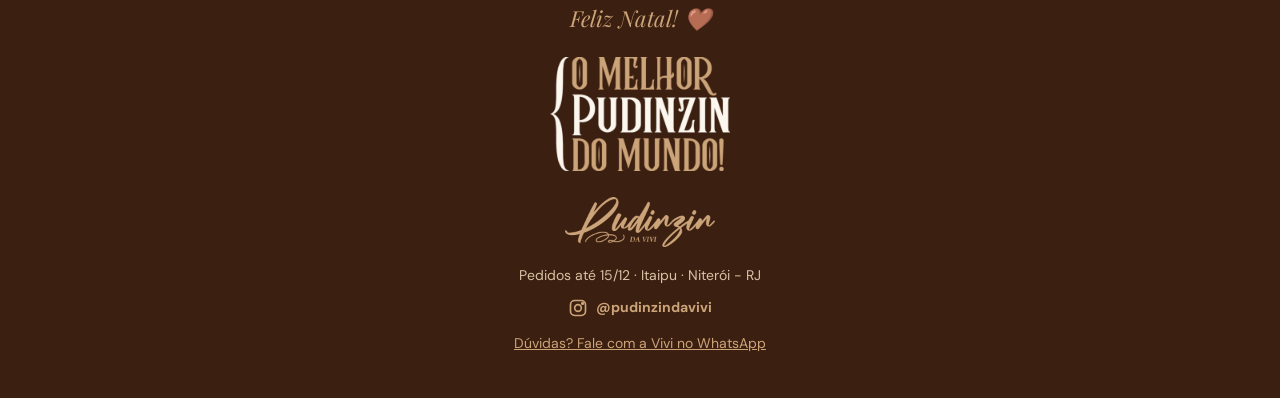
==== commit 86f5ef94: "Update index.html" ====
--- a/index.html
+++ b/index.html
@@ -215,6 +215,7 @@
           <h3>Seus dados</h3>
           <label class="campo">Nome completo<input id="nome" autocomplete="name" required></label>
           <label class="campo">WhatsApp (com DDD)<input id="telefone" type="tel" inputmode="tel" autocomplete="tel" placeholder="(21) 9 0000-0000" required></label>
+          <p style="margin:-4px 0 12px;font-size:12.5px;color:#8a6a55">🔒 Usamos seu contato só para falar sobre o seu pedido.</p>
           <div id="campos-endereco">
           <div class="duas">
             <label class="campo">Endereço (rua e número)<input id="endereco" autocomplete="street-address"></label>
@@ -417,6 +418,41 @@
   });
   ['nome', 'telefone', 'endereco'].forEach(function (id) { $(id).addEventListener('input', atualizar); });
 
+  // Guarda o contato de quem preencheu nome + WhatsApp (mesmo sem finalizar),
+  // para a Vivi poder chamar depois (aba "Interessados" da planilha).
+  var contatoId = '';
+  try { contatoId = sessionStorage.getItem('pv-contato') || ''; } catch (e) {}
+  if (!contatoId) {
+    contatoId = 'C' + Date.now().toString(36).toUpperCase() + Math.random().toString(36).slice(2, 5).toUpperCase();
+    try { sessionStorage.setItem('pv-contato', contatoId); } catch (e) {}
+  }
+  var ultimoContato = '', timerContato = null;
+  function enviarContato() {
+    clearTimeout(timerContato);
+    if (!C.PLANILHA_URL) return;
+    var nome = $('nome').value.trim(), tel = $('telefone').value.trim();
+    if (nome.length < 3 || tel.replace(/\D/g, '').length < 10) return;
+    var c = {
+      id: contatoId, nome: nome, telefone: tel,
+      qtdTradicional: qtd['tradicional'] || 0, qtdChocolate: qtd['chocolate-branco'] || 0,
+      qtdBrigadeirao: qtd['brigadeirao'] || 0, qtdCocada: qtd['cocada'] || 0,
+      entregaNome: entrega ? entrega.nome : '', entregaData: entrega ? entrega.data : ''
+    };
+    var assinatura = JSON.stringify(c);
+    if (assinatura === ultimoContato) return;
+    ultimoContato = assinatura;
+    fetch(C.PLANILHA_URL, { method: 'POST', mode: 'no-cors', keepalive: true,
+      headers: { 'Content-Type': 'text/plain;charset=utf-8' },
+      body: JSON.stringify({ acao: 'contato', contato: c }) }).catch(function () {});
+  }
+  function agendarContato() { clearTimeout(timerContato); timerContato = setTimeout(enviarContato, 2500); }
+  ['nome', 'telefone'].forEach(function (id) {
+    $(id).addEventListener('input', agendarContato);
+    $(id).addEventListener('blur', enviarContato);
+  });
+  document.addEventListener('visibilitychange', function () { if (document.visibilityState === 'hidden') enviarContato(); });
+  window.addEventListener('pagehide', enviarContato);
+
   function sinalDe(v) { return Math.round(v * C.SINAL * 100) / 100; }
   function totalPudins() { var n = 0; C.PRODUTOS.forEach(function (p) { n += qtd[p.id]; }); return n; }
   function querEmbalagem() { return C.PRESENTE.embalagemAtiva && $('presente').checked; }
@@ -447,6 +483,7 @@
     $('total-pix').textContent = brl(t);
     $('total-sinal').textContent = brl(sinalDe(t));
     $('total-restante').textContent = brl(t - sinalDe(t));
+    if (ultimoContato) agendarContato();
     $('pagar').disabled = fechado;
     $('pagar').textContent = fechado ? 'Encomendas encerradas' : (t > 0 ? 'Pagar sinal de ' + brl(sinalDe(t)) : 'Finalize sua compra');
   }
@@ -526,7 +563,7 @@
         pedido: pedido.pedido, cliente: pedido.cliente, total: pedido.totalPix, sinal: pedido.sinal,
         qtdTradicional: qtd['tradicional'] || 0, qtdChocolate: qtd['chocolate-branco'] || 0,
         qtdBrigadeirao: qtd['brigadeirao'] || 0, qtdCocada: qtd['cocada'] || 0,
-        entregaNome: entrega.nome, entregaData: entrega.data
+        entregaNome: entrega.nome, entregaData: entrega.data, contatoId: contatoId
       }
     };
     var envio = fetch(C.PLANILHA_URL, { method: 'POST', mode: 'no-cors', keepalive: true,
